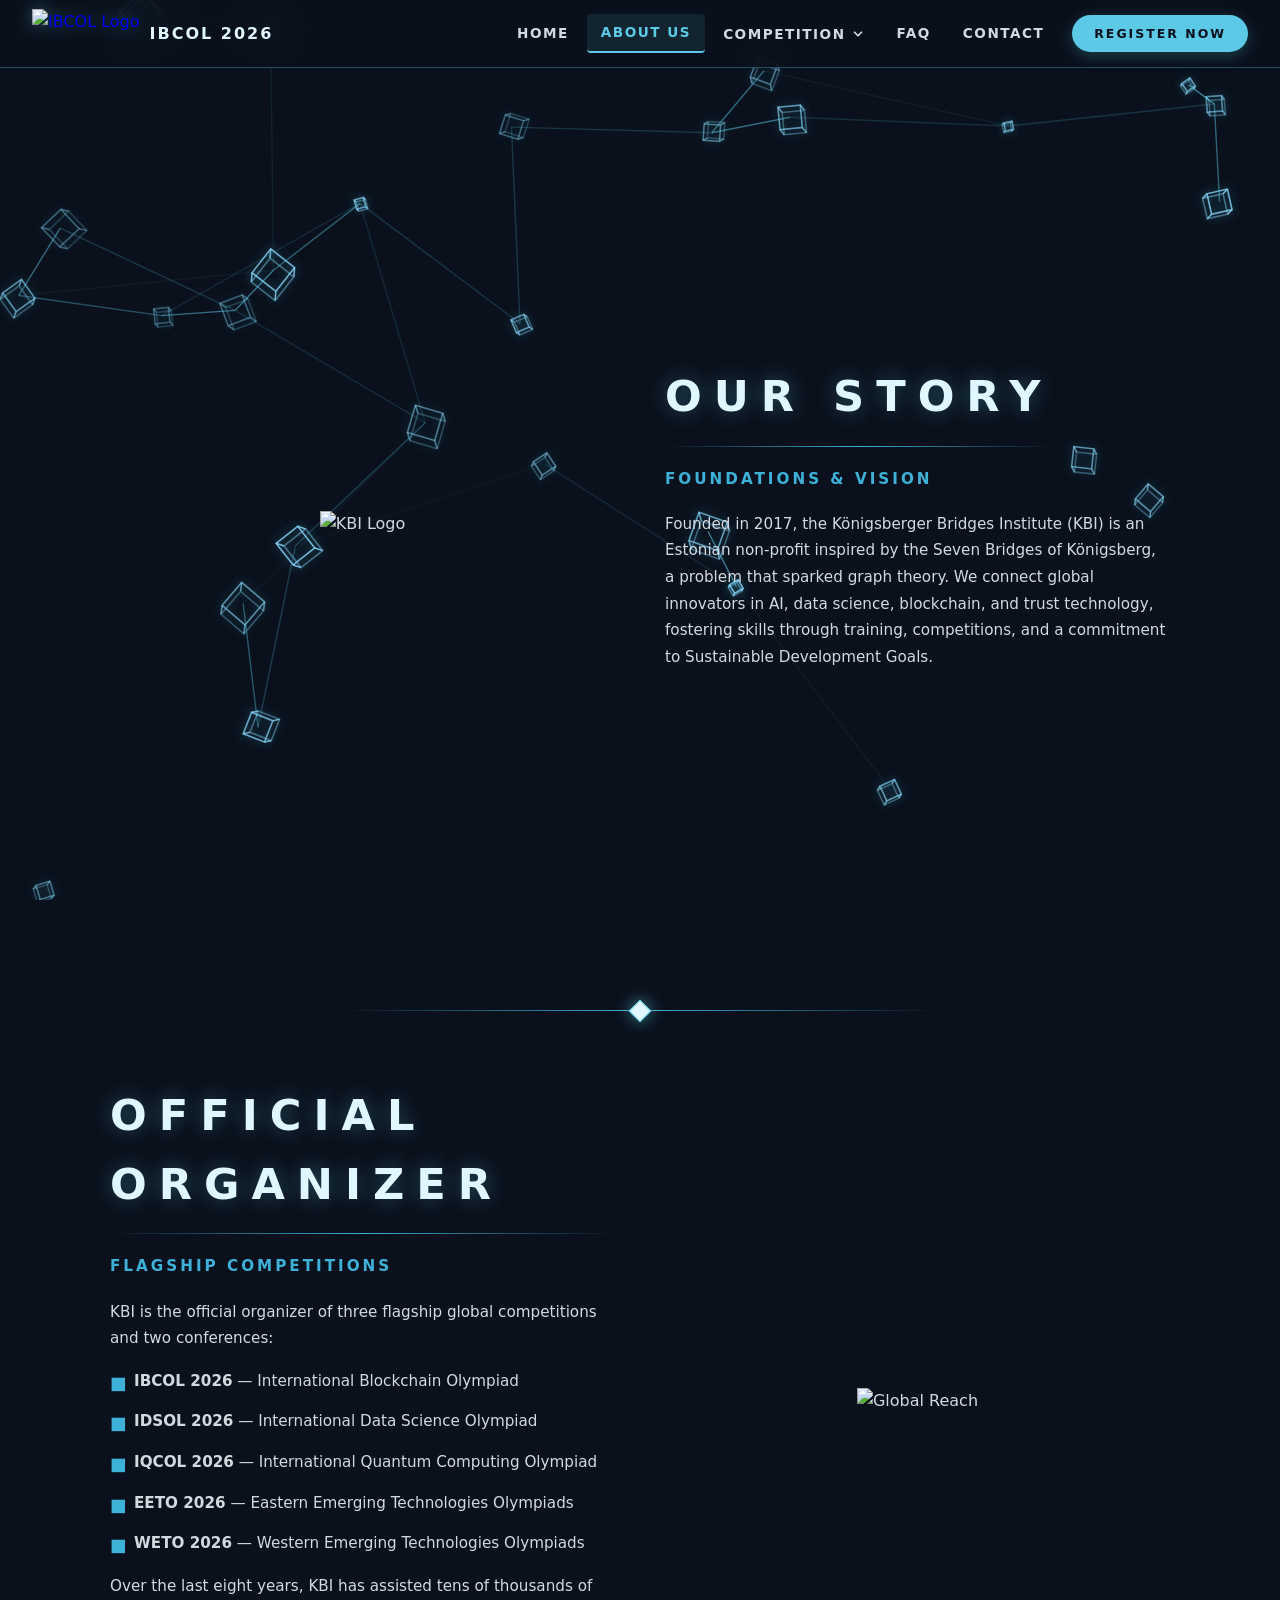
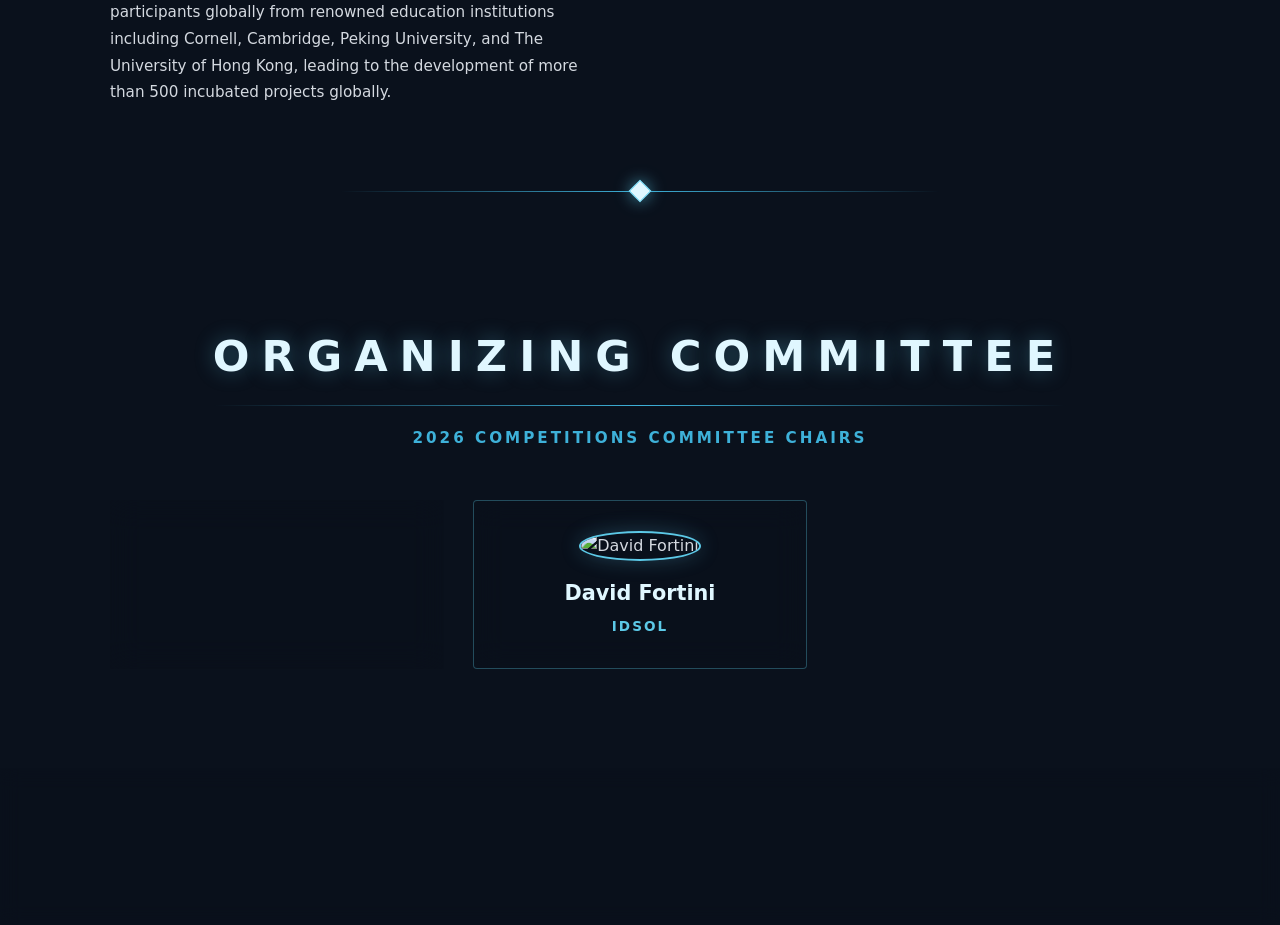
==== about.html @ 70c15981 "Update about.html" ====
<!DOCTYPE html>
<html lang="en">
<head>
    <meta charset="UTF-8">
    <meta name="viewport" content="width=device-width, initial-scale=1.0">
    <title>About Us | IBCOL 2026</title>
    <script src="https://unpkg.com/lucide@0.469.0/dist/umd/lucide.min.js"></script>
    <link rel="stylesheet" href="css/shared.css">
    <style>
        h2 {
            font-size: clamp(2.2rem, 7vw, 2.7rem);
            text-transform: uppercase;
            letter-spacing: clamp(6px, 2vw, 12px);
            color: var(--icy-highlight);
            margin: 0 0 20px;
            font-weight: 900;
            text-shadow: 0 0 20px rgba(92,201,231,0.35);
            background: linear-gradient(90deg, transparent, var(--teal-mid), transparent);
            background-size: 100% 1px;
            background-repeat: no-repeat;
            background-position: bottom;
            padding-bottom: 15px;
            display: inline-block;
        }
        .section-subheading {
            font-size: 0.95rem;
            color: var(--teal-mid);
            text-transform: uppercase;
            letter-spacing: 3px;
            margin: 0 0 20px;
            font-weight: 700;
        }
        .flex-half .section-subheading { text-align: left; }
        section[style*="text-align:center"] .section-subheading { text-align: center; }
        .sub-text { font-size: 0.95rem; color: var(--slate-grey); line-height: 1.75; }
        .flex-grid { display: flex; gap: 50px; align-items: center; flex-wrap: wrap; margin-bottom: 70px; }
        .container > section.flex-grid:first-of-type {
            min-height: calc(100vh - var(--nav-height));
            min-height: calc(100dvh - var(--nav-height));
            align-items: center;
            margin-bottom: 70px;
        }
        .flex-half { flex: 1; min-width: 320px; }
        .side-logo { width: 100%; max-width: 480px; height: auto; }
        .org-list { list-style: none; padding: 0; }
        .org-list li { margin-bottom: 14px; position: relative; padding-left: 24px; color: var(--slate-grey); }
        .org-list li::before { content: "■"; position: absolute; left: 0; color: var(--teal-mid); font-size: 1.1rem; }
        .committee-grid {
            display: grid;
            grid-template-columns: repeat(auto-fit, minmax(260px, 1fr));
            gap: 30px;
            margin-top: 50px;
        }
        .member-card {
            background: var(--glass-frost); border: 1px solid var(--border-teal);
            padding: 30px 20px; text-align: center; border-radius: 4px;
            backdrop-filter: blur(15px); opacity: 0; transform: scale(0.92);
            transition: all 0.5s ease-out;
        }
        .member-card.revealed { opacity: 1; transform: scale(1); }
        .member-card img {
            width: 120px; height: 120px; border-radius: 50%;
            border: 2px solid var(--primary-teal); margin-bottom: 16px;
            object-fit: cover; box-shadow: 0 0 20px rgba(92,201,231,0.25);
        }
        .member-name { color: var(--icy-highlight); font-size: 1.3rem; font-weight: 800; margin-bottom: 6px; }
        .member-role { color: var(--primary-teal); text-transform: uppercase; font-size: 0.85rem; letter-spacing: 2px; font-weight: 700; }
        @media (max-width: 850px) {
            .flex-grid { flex-direction: column; text-align: center; gap: 40px; }
            .side-logo { max-width: 320px; }
            .committee-grid { grid-template-columns: 1fr; }
            h2 { font-size: 2.1rem; letter-spacing: 8px; }
        }
        footer {
            width: 100%;
            margin-top: auto;
            padding: 0px 20px;
            box-sizing: border-box;
            
            background: var(--glass-frost); 
            backdrop-filter: blur(10px);
            -webkit-backdrop-filter: blur(10px);
            
        }
        .footer-inner {
            max-width: 1200px;
            margin: 0 auto;
            width: 100%;
        }
    </style>
</head>
<body>
<canvas id="bg-canvas"></canvas>
<div class="page-content">
<div class="container">

    <section class="flex-grid reveal">
        <div class="flex-half" style="text-align:center;">
            <img src="https://cdn.kb.institute/KBI-logo-light.png" class="side-logo" alt="KBI Logo" style="max-width: 400px;">
        </div>
        <div class="flex-half">
            <h2>Our Story</h2>
            <p class="section-subheading">Foundations &amp; Vision</p>
            <p class="sub-text">
                Founded in 2017, the Königsberger Bridges Institute (KBI) is an Estonian non-profit inspired by the Seven Bridges of Königsberg, a problem that sparked graph theory. We connect global innovators in AI, data science, blockchain, and trust technology, fostering skills through training, competitions, and a commitment to Sustainable Development Goals.
            </p>
        </div>
    </section>

    <div class="divider reveal"></div>

    <section class="flex-grid reveal" style="flex-direction:row-reverse;">
        <div class="flex-half" style="text-align:center;">
            <img src="https://cdn.kb.institute/eto-2026/general/others/country-wall.jpg" class="side-logo" alt="Global Reach">
        </div>
        <div class="flex-half">
            <h2>Official Organizer</h2>
            <p class="section-subheading">Flagship Competitions</p>
            <p class="sub-text">KBI is the official organizer of three flagship global competitions and two conferences:</p>
            <ul class="org-list">                
                <li class="sub-text"><strong>IBCOL 2026</strong> — International Blockchain Olympiad</li>
                <li class="sub-text"><strong>IDSOL 2026</strong> — International Data Science Olympiad</li>
                <li class="sub-text"><strong>IQCOL 2026</strong> — International Quantum Computing Olympiad</li>
                <li class="sub-text"><strong>EETO 2026</strong> — Eastern Emerging Technologies Olympiads</li>
                <li class="sub-text"><strong>WETO 2026</strong> — Western Emerging Technologies Olympiads</li>
            </ul>
            <p class="sub-text">
                Over the last eight years, KBI has assisted tens of thousands of participants globally from renowned education institutions including Cornell, Cambridge, Peking University, and The University of Hong Kong, leading to the development of more than 500 incubated projects globally.
            </p>
        </div>
    </section>

    <div class="divider reveal"></div>

    <section style="text-align:center; padding-top:60px;" class="reveal">
        <h2>Organizing Committee</h2>
        <p class="section-subheading">2026 Competitions Committee Chairs</p>
        <div class="committee-grid">
            <div class="member-card">
                <img src="https://cdn.kb.institute/eto-2026/general/personnel/kbi-profile-marina-danylyuk.jpg" alt="Maryna Danylyuk">
                <div class="member-name">Maryna Danylyuk</div>
                <div class="member-role">IBCOL</div>
            </div>
            <div class="member-card">
                <img src="https://cdn.kb.institute/eto-2026/general/personnel/kbi-profile-david-fortini.jpg" alt="David Fortini">
                <div class="member-name">David Fortini</div>
                <div class="member-role">IDSOL</div>
            </div>
            <div class="member-card">
                <img src="https://cdn.kb.institute/eto-2026/general/personnel/kbi-profile-andreea-moga.jpg" alt="Andreea Moga">
                <div class="member-name">Andreea Moga</div>
                <div class="member-role">IQCOL</div>
            </div>
        </div>
    </section>

</div>
</div>

<script>
const revealObserver = new IntersectionObserver((entries) => {
    entries.forEach(entry => {
        if (entry.isIntersecting) {
            entry.target.classList.add('revealed');
            if (entry.target.querySelector('.committee-grid')) {
                entry.target.querySelectorAll('.member-card').forEach((card, i) => {
                    setTimeout(() => card.classList.add('revealed'), i * 200 + 100);
                });
            }
        }
    });
}, { threshold: 0.15 });
document.querySelectorAll('.reveal').forEach(el => revealObserver.observe(el));
</script>

<footer>
    <div class="footer-divider"></div>
    <div class="footer-inner">
        <div class="footer-cols">
            <div class="footer-col">
                <h4>IBCOL: International Blockchain Olympiad</h4>
                <div class="footer-icons">
                    <a href="https://2026.ibcol.org/ibcol" target="_blank" rel="noopener"><i data-lucide="globe"></i></a>
                    <a href="https://ee.linkedin.com/company/ibcol-org" target="_blank" rel="noopener"><i data-lucide="linkedin"></i></a>
                    <a href="https://www.instagram.com/ibcol_org/" target="_blank" rel="noopener"><i data-lucide="instagram"></i></a>
                </div>
            </div>
            <div class="footer-col">
                <h4>KBI: Königsberger Bridges Institute</h4>
                <div class="footer-icons">
                    <a href="https://www.kb.institute/" target="_blank" rel="noopener"><i data-lucide="globe"></i></a>
                    <a href="https://www.linkedin.com/company/kbi-eu/" target="_blank" rel="noopener"><i data-lucide="linkedin"></i></a>
                    <a href="https://www.instagram.com/kbi.eu/" target="_blank" rel="noopener"><i data-lucide="instagram"></i></a>
                </div>
            </div>
        </div>
        <p class="footer-copy">© 2017-2026 International Blockchain Olympiad (IBCOL Foundation). All Rights Reserved.</p>
    </div>
</footer>
<script src="js/bg-canvas.js"></script>
<script src="js/nav.js"></script>
<script src="js/registration-fee.js"></script>
<script>lucide.createIcons();</script>
</body>
</html>
---- css/shared.css ----
/* ── IBCOL 2026 — Shared Styles ── */
:root {
    --bg-deep: #0a111c;
    --primary-teal: #5cc9e7;
    --teal-dark: #2a8ab7;
    --teal-mid: #3eb1d9;
    --slate-grey: #D4D9E0;
    --icy-highlight: #e0f7ff;
    --glass-frost: rgba(10, 17, 28, 0.82);
    --border-teal: rgba(92, 201, 231, 0.32);
    --font-main: 'Segoe UI', system-ui, sans-serif;
    --font-mono: "Roboto Mono", ui-monospace, monospace;
    --nav-height: 68px;
}

* { box-sizing: border-box; }

body {
    margin: 0;
    background-color: var(--bg-deep);
    font-family: var(--font-main);
    color: var(--slate-grey);
    line-height: 1.6;
    overflow-x: hidden;
    min-height: 100vh;
}

/* ── BACKGROUND CANVAS ── */
#bg-canvas {
    position: fixed;
    inset: 0;
    z-index: -1;
    pointer-events: none;
    opacity: 0;
    transition: opacity 3s ease-in-out;
}
#bg-canvas.active { opacity: 1; }

/* ── NAVIGATION ── */
nav#main-nav {
    position: fixed;
    top: 0;
    left: 0;
    right: 0;
    z-index: 1000;
    height: var(--nav-height);
    background: rgba(10, 17, 28, 0.85);
    backdrop-filter: blur(18px);
    -webkit-backdrop-filter: blur(18px);
    border-bottom: 1px solid var(--border-teal);
    display: flex;
    align-items: center;
    padding: 0 32px;
    gap: 0;
}

.nav-logo {
    display: flex;
    align-items: center;
    gap: 10px;
    text-decoration: none;
    flex-shrink: 0;
    margin-right: 30px;
}
.nav-logo img {
    height: 50px;
    width: auto;
    filter: drop-shadow(0 0 8px rgba(92, 201, 231, 0.4));
}
.nav-logo-text {
    font-size: 1.0rem;
    font-weight: 800;
    letter-spacing: 2px;
    text-transform: uppercase;
    color: var(--icy-highlight);
    white-space: nowrap;
}

.nav-links {
    display: flex;
    align-items: center;
    justify-content: flex-end;
    gap: 4px;
    list-style: none;
    margin: 0;
    padding: 0;
    margin-left: auto;
    flex: 0 1 auto;
}

.nav-links > li {
    position: relative;
}

.nav-links > li > a,
.nav-links > li > .nav-parent {
    display: flex;
    align-items: center;
    gap: 5px;
    padding: 8px 14px;
    text-decoration: none;
    color: var(--slate-grey);
    font-size: 0.85rem;
    font-weight: 700;
    text-transform: uppercase;
    letter-spacing: 1.5px;
    border-radius: 4px;
    transition: all 0.25s ease;
    cursor: pointer;
    white-space: nowrap;
    background: none;
    border: none;
    font-family: var(--font-main);
}

.nav-links > li > a:hover,
.nav-links > li > .nav-parent:hover,
.nav-links > li > a.active,
.nav-links > li.active > .nav-parent {
    color: var(--icy-highlight);
    background: rgba(92, 201, 231, 0.1);
}

.nav-links > li > a.active {
    color: var(--primary-teal);
    border-bottom: 2px solid var(--primary-teal);
}

/* Dropdown chevron */
.nav-chevron {
    width: 14px;
    height: 14px;
    transition: transform 0.25s ease;
    flex-shrink: 0;
}

.nav-links > li.open > .nav-parent .nav-chevron {
    transform: rotate(180deg);
}

/* Dropdown menu */
.nav-dropdown {
    display: none;
    position: absolute;
    top: calc(100% + 6px);
    left: 0;
    min-width: 200px;
    background: rgba(10, 17, 28, 0.97);
    border: 1px solid var(--border-teal);
    border-radius: 6px;
    padding: 8px 0;
    box-shadow: 0 12px 40px rgba(0,0,0,0.5);
    backdrop-filter: blur(20px);
    list-style: none;
    margin: 0;
    z-index: 100;
}

.nav-links > li.open > .nav-dropdown {
    display: block;
}

.nav-dropdown li a {
    display: block;
    padding: 10px 18px;
    font-size: 0.8rem;
    font-weight: 600;
    color: var(--slate-grey);
    text-decoration: none;
    text-transform: uppercase;
    letter-spacing: 1.2px;
    transition: all 0.2s ease;
}

.nav-dropdown li a:hover,
.nav-dropdown li a.active {
    color: var(--icy-highlight);
    background: rgba(92, 201, 231, 0.1);
    padding-left: 24px;
}

/* Register CTA in nav */
.nav-register {
    margin-left: 14px;
}

.nav-register a {
    display: inline-flex;
    align-items: center;
    padding: 9px 22px;
    background: var(--primary-teal);
    color: var(--bg-deep) !important;
    border-radius: 50px;
    font-size: 0.78rem;
    font-weight: 800;
    text-transform: uppercase;
    letter-spacing: 2px;
    text-decoration: none;
    transition: all 0.3s ease;
    white-space: nowrap;
    box-shadow: 0 4px 15px rgba(92, 201, 231, 0.25);
}

.nav-register a:hover {
    background: var(--icy-highlight);
    box-shadow: 0 6px 20px rgba(92, 201, 231, 0.4);
    transform: translateY(-2px);
}

/* Hamburger */
.nav-hamburger {
    display: none;
    flex-direction: column;
    gap: 5px;
    cursor: pointer;
    padding: 6px;
    margin-left: auto;
    background: none;
    border: none;
}
.nav-hamburger span {
    display: block;
    width: 24px;
    height: 2px;
    background: var(--icy-highlight);
    border-radius: 2px;
    transition: all 0.3s ease;
}
.nav-hamburger.open span:nth-child(1) { transform: translateY(7px) rotate(45deg); }
.nav-hamburger.open span:nth-child(2) { opacity: 0; }
.nav-hamburger.open span:nth-child(3) { transform: translateY(-7px) rotate(-45deg); }

/* Mobile nav drawer */
.nav-mobile-drawer {
    display: none;
    position: fixed;
    top: var(--nav-height);
    left: 0;
    right: 0;
    background: rgba(10, 17, 28, 0.98);
    border-bottom: 1px solid var(--border-teal);
    z-index: 999;
    padding: 16px 20px 24px;
    backdrop-filter: blur(20px);
    max-height: calc(100vh - var(--nav-height));
    overflow-y: auto;
}

.nav-mobile-drawer.open { display: block; }

.nav-mobile-drawer ul {
    list-style: none;
    margin: 0;
    padding: 0;
}

.nav-mobile-drawer > ul > li {
    border-bottom: 1px solid rgba(92, 201, 231, 0.12);
}

.nav-mobile-drawer > ul > li > a,
.nav-mobile-drawer > ul > li > .nav-mobile-parent {
    display: flex;
    align-items: center;
    justify-content: space-between;
    padding: 14px 4px;
    color: var(--icy-highlight);
    font-size: 0.9rem;
    font-weight: 700;
    text-transform: uppercase;
    letter-spacing: 2px;
    text-decoration: none;
    cursor: pointer;
    background: none;
    border: none;
    width: 100%;
    text-align: left;
    font-family: var(--font-main);
}

.nav-mobile-sub {
    display: none;
    padding-bottom: 10px;
}

.nav-mobile-sub.open { display: block; }

.nav-mobile-sub a {
    display: block;
    padding: 10px 16px;
    color: var(--slate-grey);
    font-size: 0.82rem;
    text-decoration: none;
    text-transform: uppercase;
    letter-spacing: 1.5px;
    transition: all 0.2s ease;
}

.nav-mobile-sub a:hover { color: var(--primary-teal); }

.nav-mobile-register {
    margin-top: 18px;
}

.nav-mobile-register a {
    display: block;
    text-align: center;
    padding: 14px;
    background: var(--primary-teal);
    color: var(--bg-deep);
    font-weight: 800;
    text-transform: uppercase;
    letter-spacing: 2px;
    border-radius: 50px;
    text-decoration: none;
    font-size: 0.85rem;
}

/* Page body offset for fixed nav */
.page-content {
    padding-top: var(--nav-height);
}

/* ── REVEAL ANIMATION ── */
.reveal {
    opacity: 1;
    transform: translateY(30px);
    transition: transform 0.8s cubic-bezier(0.2, 1, 0.3, 1);
}
.reveal.revealed {
    opacity: 1;
    transform: translateY(0);
}

/* ── DIVIDER ── */
.divider {
    height: 1px;
    width: 100%;
    max-width: 600px;
    margin: 70px auto;
    background: linear-gradient(90deg, transparent, var(--teal-mid), transparent);
    position: relative;
}
.divider::after {
    content: '';
    position: absolute;
    top: 50%; left: 50%;
    transform: translate(-50%, -50%) rotate(45deg);
    width: 14px; height: 14px;
    background: var(--icy-highlight);
    border: 1px solid var(--primary-teal);
    box-shadow: 0 0 16px rgba(92, 201, 231, 0.7);
}

/* ── SECTION HEADER ── */
.section-header {
    text-align: center;
    margin: 80px 0 50px;
}
.section-header h1,
.section-header h2 {
    font-size: clamp(1.8rem, 7vw, 2.7rem);
    text-transform: uppercase;
    letter-spacing: clamp(6px, 2vw, 12px);
    color: var(--icy-highlight);
    margin: 0;
    font-weight: 900;
    text-shadow: 0 0 20px rgba(92, 201, 231, 0.35);
    display: inline-block;
    background: linear-gradient(90deg, transparent, var(--teal-mid), transparent);
    background-size: 100% 1px;
    background-repeat: no-repeat;
    background-position: bottom;
    padding-bottom: 15px;
}
.section-header p {
    font-size: 0.95rem;
    color: var(--teal-mid);
    text-transform: uppercase;
    letter-spacing: 3px;
    margin-top: 20px;
    font-weight: 700;
}

/* ── BUTTONS ── */
.btn {
    display: inline-block;
    padding: 16px 36px;
    border-radius: 50px;
    text-decoration: none;
    text-transform: uppercase;
    letter-spacing: 3px;
    font-weight: 800;
    font-size: 0.88rem;
    transition: all 0.3s ease;
    text-align: center;
}
.btn-primary {
    background: var(--icy-highlight);
    color: var(--bg-deep);
    border: 1px solid var(--icy-highlight);
    box-shadow: 0 10px 30px rgba(220, 242, 255, 0.2);
}
.btn-primary:hover {
    transform: translateY(-3px);
    box-shadow: 0 15px 40px rgba(220, 242, 255, 0.4);
    background: white;
}
.btn-outline {
    background: transparent;
    color: var(--icy-highlight);
    border: 1px solid var(--icy-highlight);
}
.btn-outline:hover {
    transform: translateY(-3px);
    box-shadow: 0 5px 20px rgba(220, 242, 255, 0.2);
}

/* ── FAQ ACCORDION ── */
.faq-list {
    display: flex;
    flex-direction: column;
    gap: 12px;
}
.faq-item {
    background: var(--glass-frost);
    border: 1px solid var(--border-teal);
    border-radius: 8px;
    overflow: hidden;
    backdrop-filter: blur(12px);
    -webkit-backdrop-filter: blur(12px);
    transition: border-color 0.3s ease, box-shadow 0.3s ease;
}
.faq-item:hover { border-color: rgba(92, 201, 231, 0.5); }
.faq-item.active {
    border-color: var(--primary-teal);
    box-shadow: 0 8px 30px rgba(0, 0, 0, 0.35);
}
.faq-trigger {
    width: 100%;
    display: flex;
    align-items: center;
    justify-content: space-between;
    gap: 16px;
    padding: 22px 24px;
    background: transparent;
    border: none;
    color: var(--icy-highlight);
    font-family: var(--font-main);
    font-size: 1rem;
    font-weight: 700;
    text-align: left;
    cursor: pointer;
    line-height: 1.4;
}
.faq-trigger:hover { color: #fff; }
.faq-chevron {
    flex-shrink: 0;
    color: var(--primary-teal);
    transition: transform 0.35s ease;
}
.faq-item.active .faq-chevron { transform: rotate(180deg); }
.faq-answer {
    max-height: 0;
    overflow: hidden;
    padding: 0 24px;
    color: var(--slate-grey);
    font-size: 0.95rem;
    line-height: 1.65;
    transition: max-height 0.45s cubic-bezier(0.2, 1, 0.3, 1), padding 0.45s ease;
}
.faq-item.active .faq-answer {
    max-height: 400px;
    padding: 0 24px 22px;
}
.faq-answer a {
    color: var(--primary-teal);
    text-decoration: underline;
    text-underline-offset: 3px;
}
.faq-answer a:hover { color: var(--icy-highlight); }

/* ── FOOTER ── */
.site-footer {
    position: relative;
    z-index: 100;
    width: 100%;
    margin-top: 60px;
    isolation: isolate;
}

.site-footer__backdrop {
    position: absolute;
    top: 0;
    bottom: 0;
    left: 50%;
    transform: translateX(-50%);
    width: 100vw;
    background-color: var(--bg-deep);
    border-top: 1px solid var(--border-teal);
    z-index: -1;
}

.site-footer .footer-inner {
    position: relative;
    z-index: 1;
}

.footer-divider {
    height: 1px;
    background: linear-gradient(to right, transparent, var(--teal-mid) 20%, var(--teal-mid) 80%, transparent);
    opacity: 0.45;
}
.footer-inner {
    max-width: 1100px;
    margin: 0 auto;
    padding: 30px 20px;
    text-align: center;
}
.footer-cols {
    display: flex;
    flex-wrap: wrap;
    justify-content: center;
    gap: 60px;
    margin-bottom: 35px;
}
.footer-col h4 {
    color: var(--teal-dark);
    font-size: 1rem;
    margin: 0 0 14px;
    letter-spacing: 1.2px;
    text-transform: uppercase;
    font-weight: 700;
    transition: color 0.3s ease;
}
.footer-col h4:hover { color: var(--icy-highlight); }
.footer-icons {
    display: flex;
    justify-content: center;
    gap: 28px;
}
.footer-icons a {
    color: var(--teal-mid);
    transition: all 0.3s ease;
    text-decoration: none;
}
.footer-icons svg {
    width: 24px;
    height: 24px;
}
.footer-icons a:hover svg {
    color: var(--icy-highlight);
    filter: drop-shadow(0 0 10px rgba(92, 201, 231, 0.5));
}
.footer-copy {
    color: var(--teal-dark);
    font-size: 0.8rem;
    margin: 0;
}

/* ── CONTAINER ── */
.container {
    max-width: 1100px;
    margin: 0 auto;
    padding: 40px 20px 100px;
    position: relative;
    z-index: 1;
    box-sizing: border-box;
}

/* ── RESPONSIVE ── */
@media (max-width: 900px) {
    .nav-links, .nav-register { display: none; }
    .nav-hamburger { display: flex; }
}

@media (max-width: 600px) {
    .container { padding: 30px 15px 80px; }
    .section-header { margin: 60px 0 35px; }
}
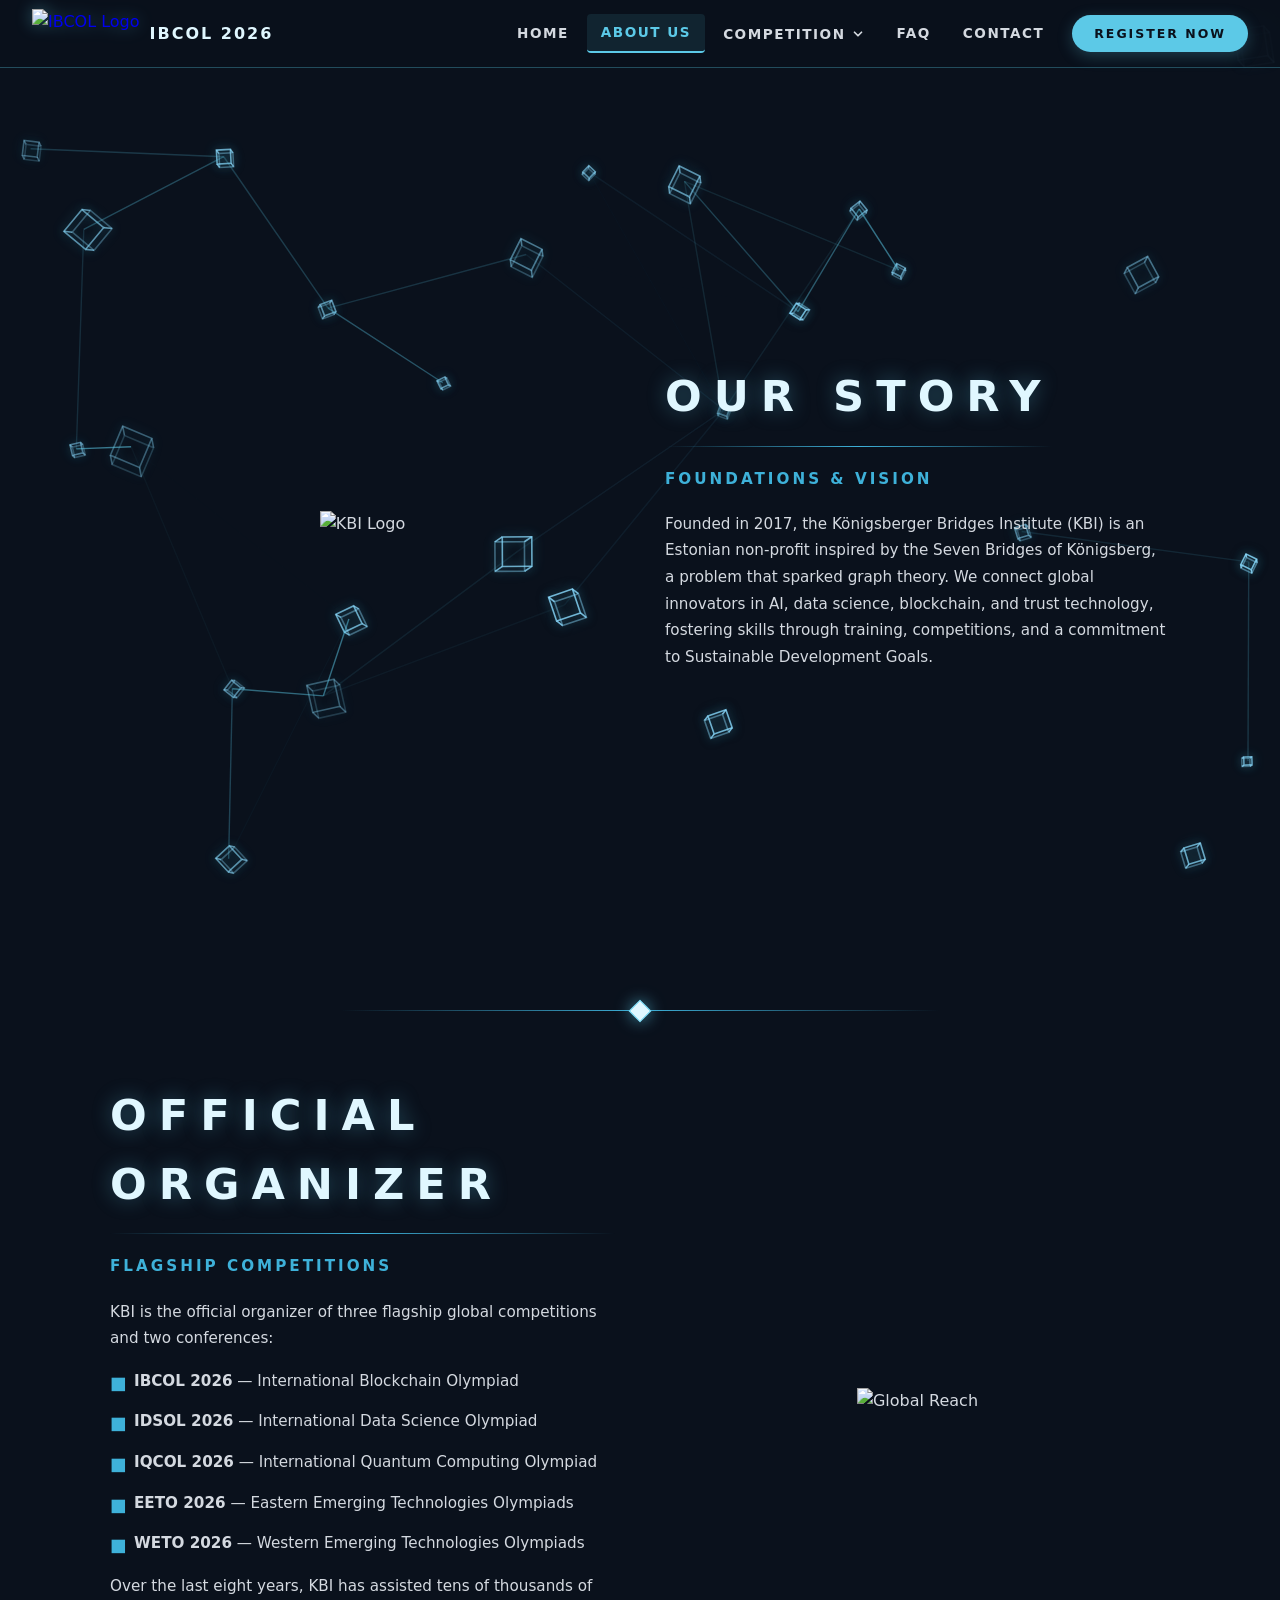
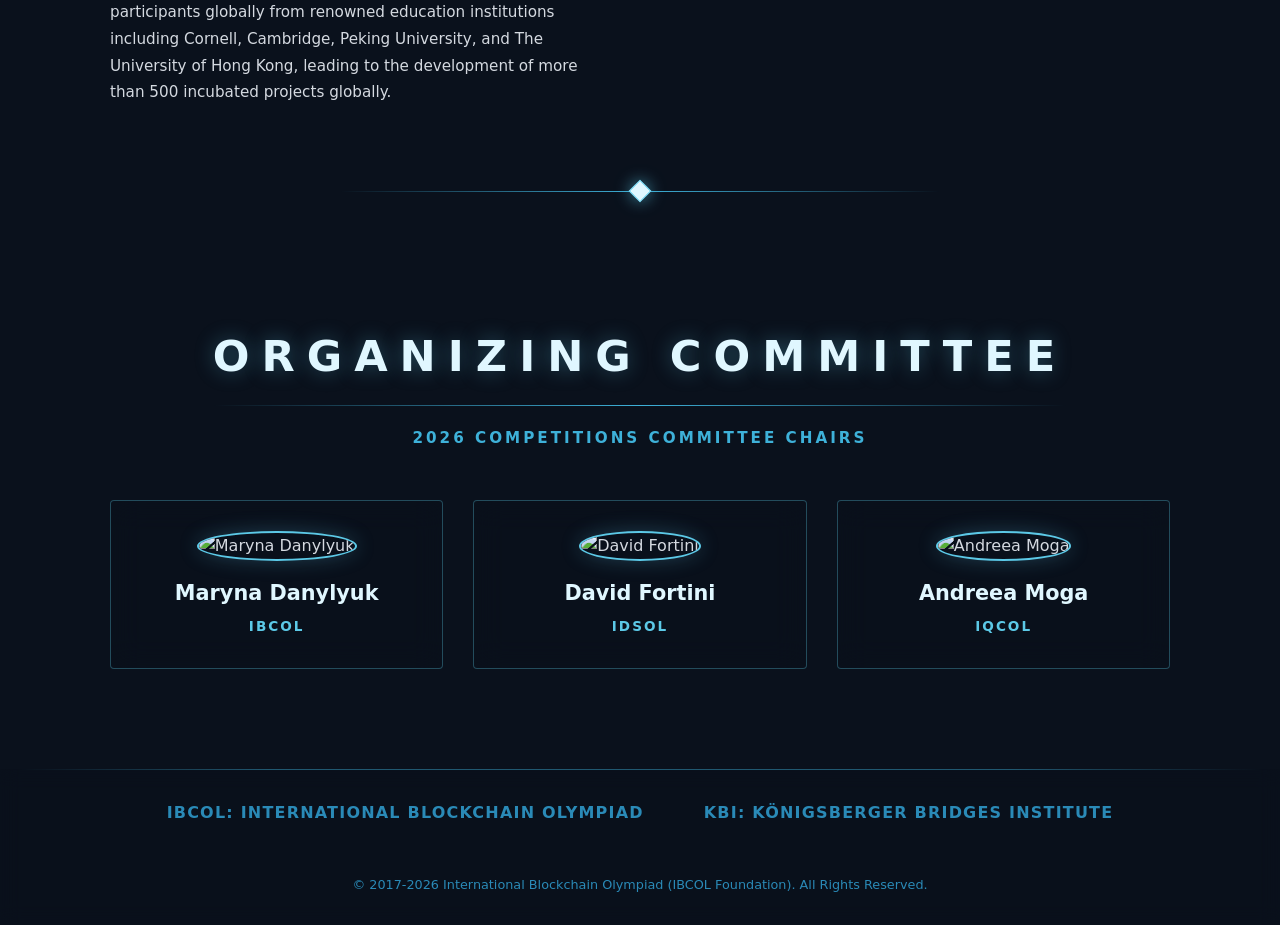
==== commit ce83dc75: "Mobile Resizing Fix" ====
--- a/about.html
+++ b/about.html
@@ -70,6 +70,18 @@
             .side-logo { max-width: 320px; }
             .committee-grid { grid-template-columns: 1fr; }
             h2 { font-size: 2.1rem; letter-spacing: 8px; }
+            .section-subheading { letter-spacing: 2px; }
+            .flex-half { min-width: 0; }
+        }
+        @media (max-width: 480px) {
+            .side-logo { max-width: 240px; }
+            .flex-grid { gap: 28px; margin-bottom: 50px; }
+            h2 { font-size: 1.6rem; letter-spacing: 4px; padding-bottom: 10px; }
+            .section-subheading { font-size: 0.82rem; letter-spacing: 1.5px; }
+            .sub-text { font-size: 0.9rem; line-height: 1.65; }
+            .member-card { padding: 24px 16px; }
+            .member-card img { width: 100px; height: 100px; }
+            .container > section.flex-grid:first-of-type { min-height: 0; }
         }
         footer {
             width: 100%;
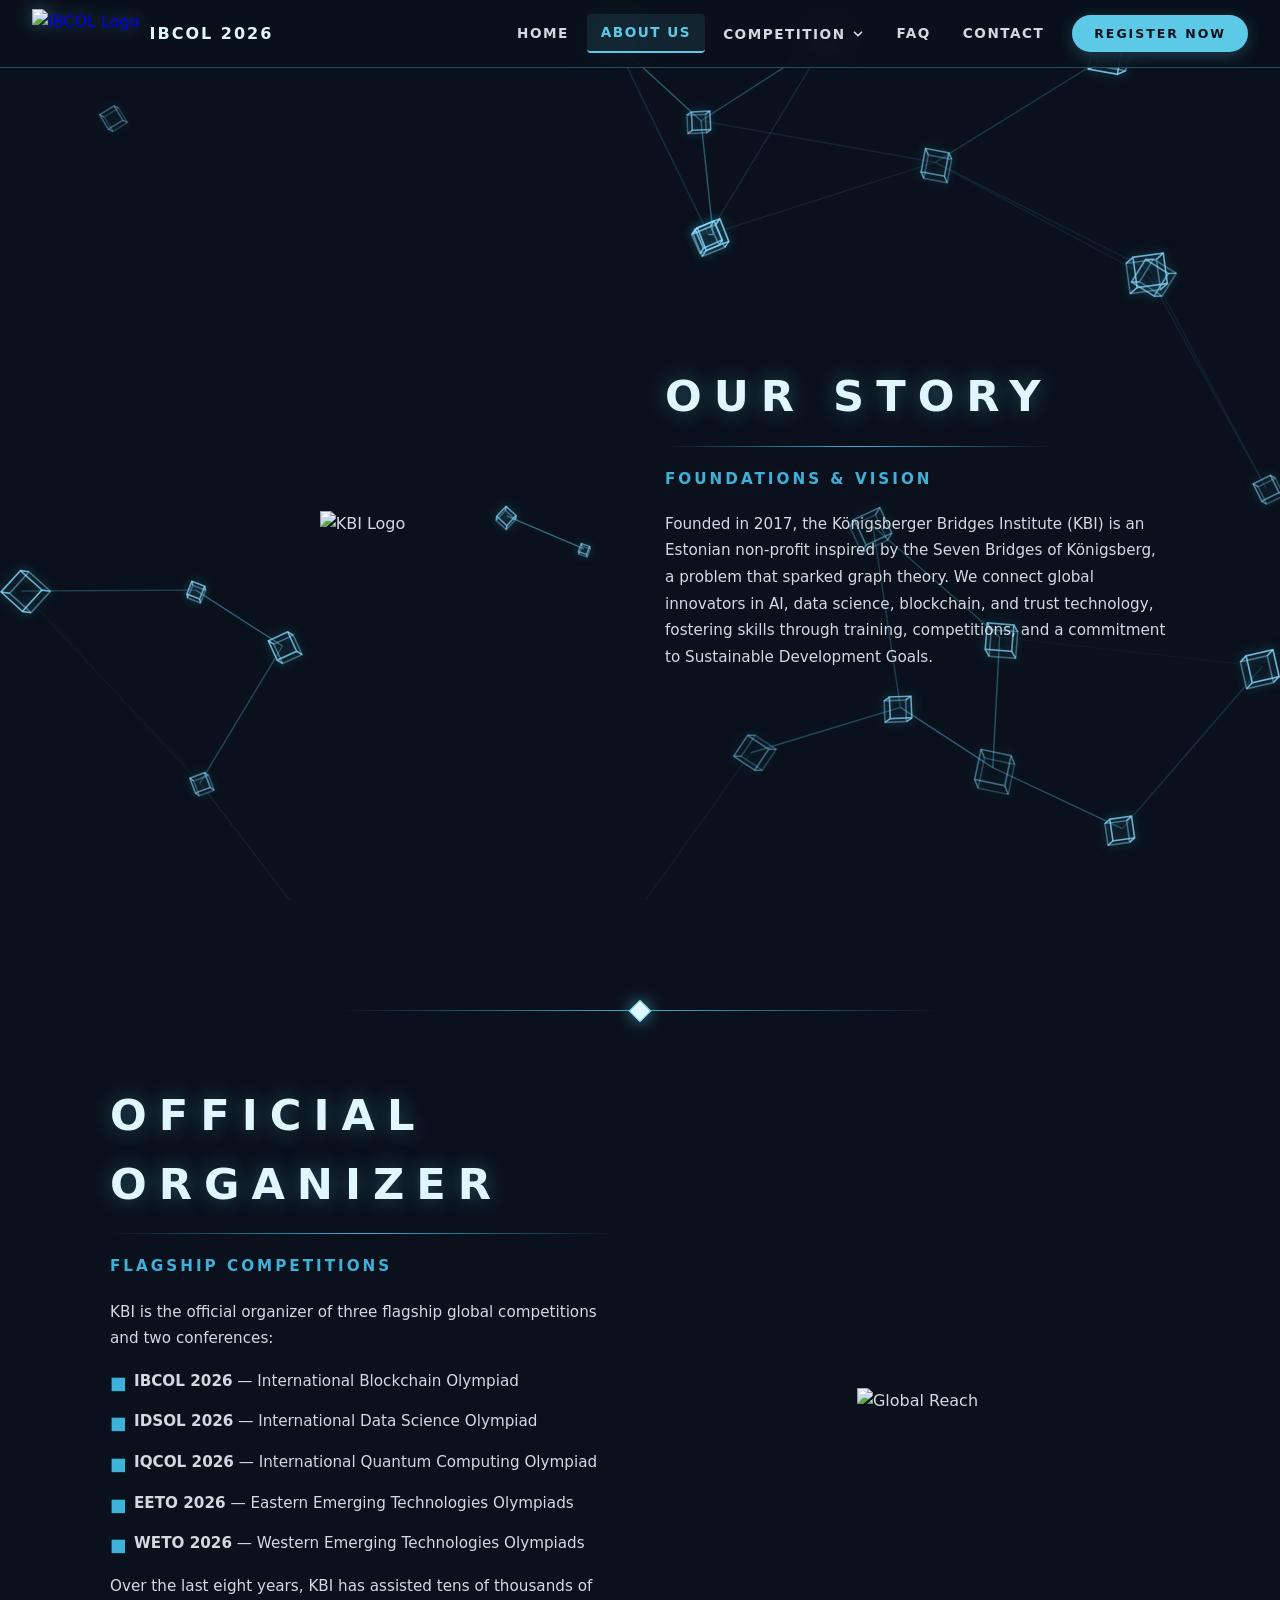
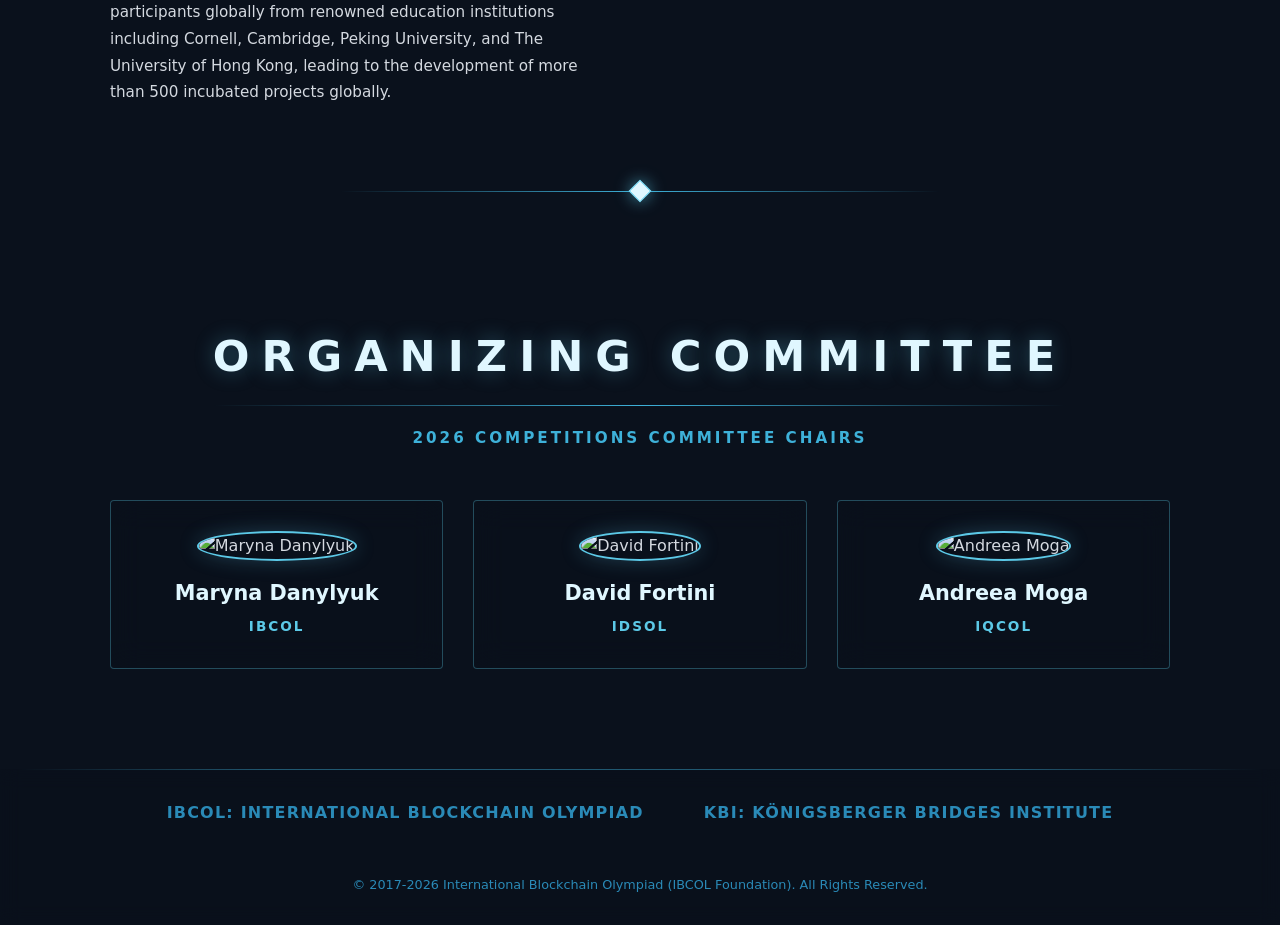
==== commit aef7d2c3: "Mobile Resizing Fix v2" ====
--- a/about.html
+++ b/about.html
@@ -67,6 +67,17 @@
         .member-role { color: var(--primary-teal); text-transform: uppercase; font-size: 0.85rem; letter-spacing: 2px; font-weight: 700; }
         @media (max-width: 850px) {
             .flex-grid { flex-direction: column; text-align: center; gap: 40px; }
+            /* First section specific overrides for mobile layout switching */
+            .container > section.flex-grid:first-of-type {
+                flex-direction: column-reverse;
+            }
+            .container > section.flex-grid:first-of-type .section-subheading {
+                text-align: center;
+            }
+            /* Second section specific overrides for text-first layout */
+            section[style*="flex-direction:row-reverse"] {
+                flex-direction: column !important;
+            }
             .side-logo { max-width: 320px; }
             .committee-grid { grid-template-columns: 1fr; }
             h2 { font-size: 2.1rem; letter-spacing: 8px; }
@@ -88,11 +99,9 @@
             margin-top: auto;
             padding: 0px 20px;
             box-sizing: border-box;
-            
             background: var(--glass-frost); 
             backdrop-filter: blur(10px);
             -webkit-backdrop-filter: blur(10px);
-            
         }
         .footer-inner {
             max-width: 1200px;
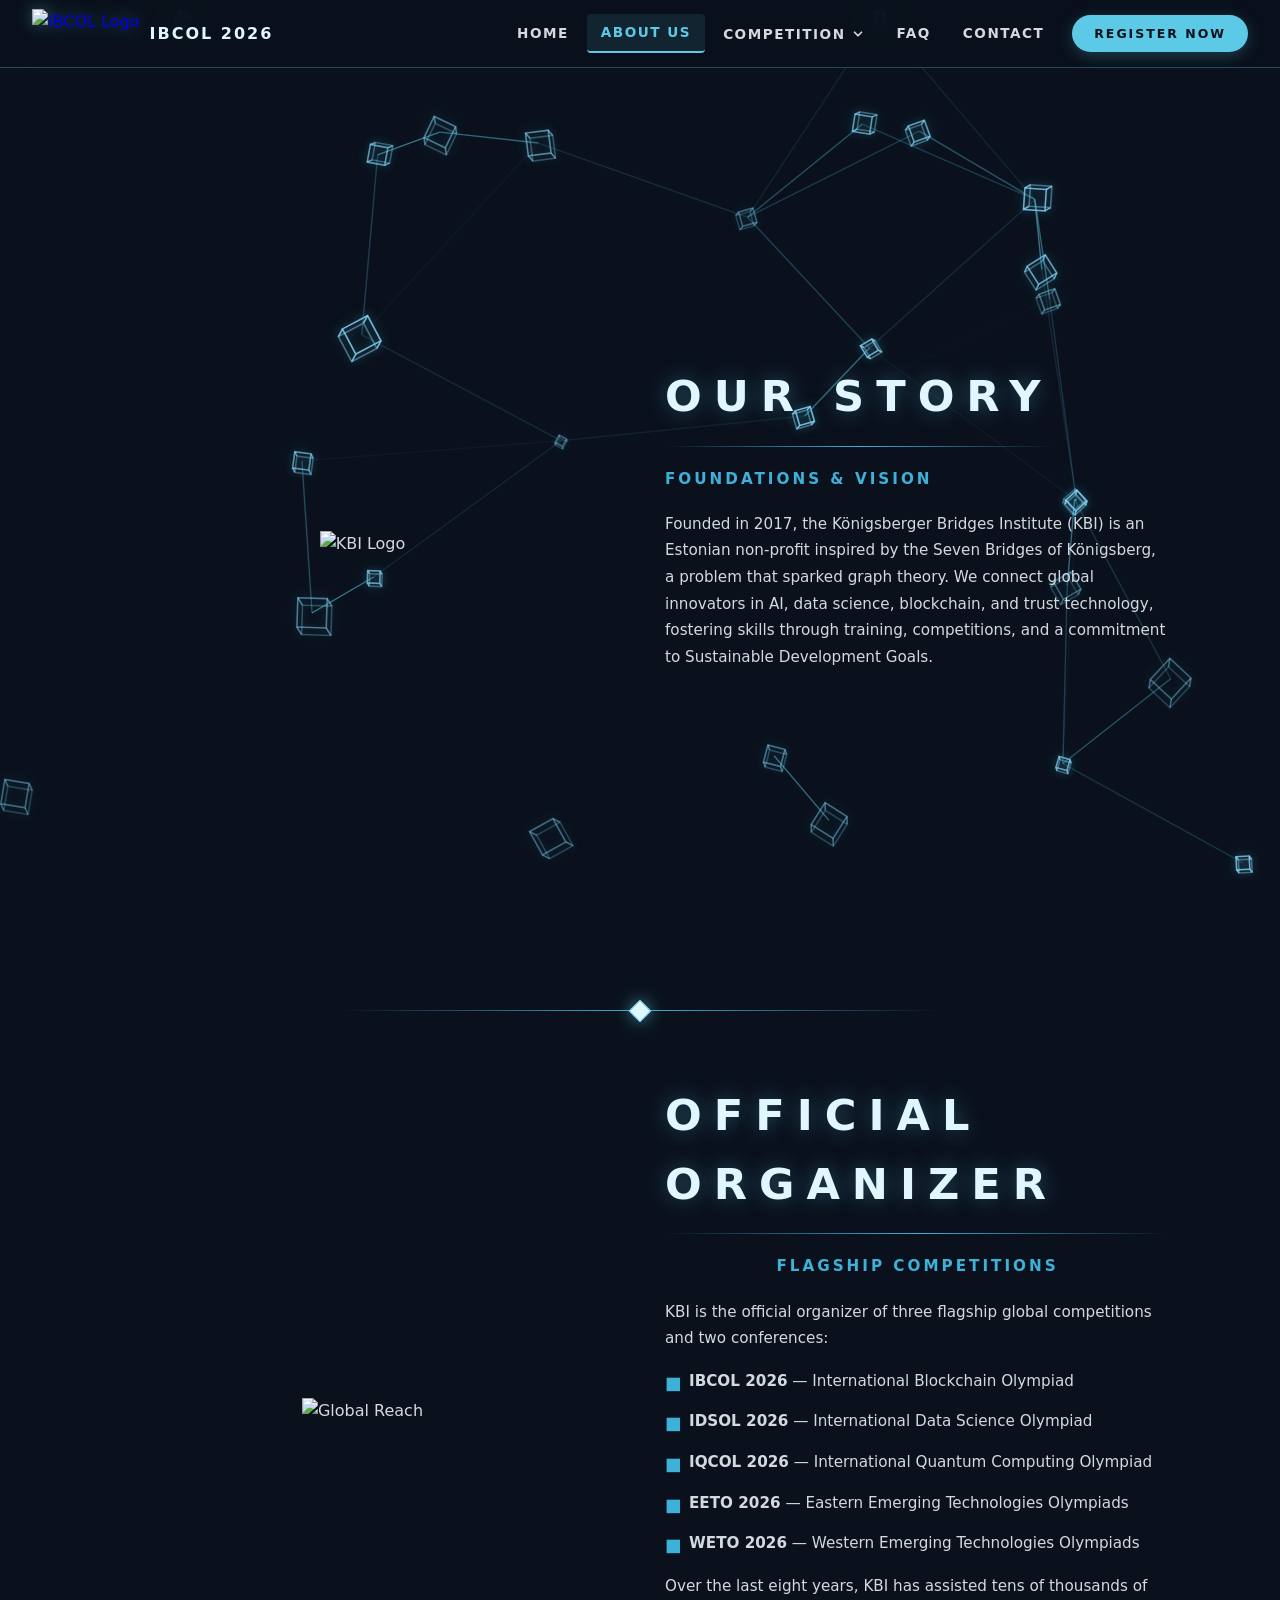
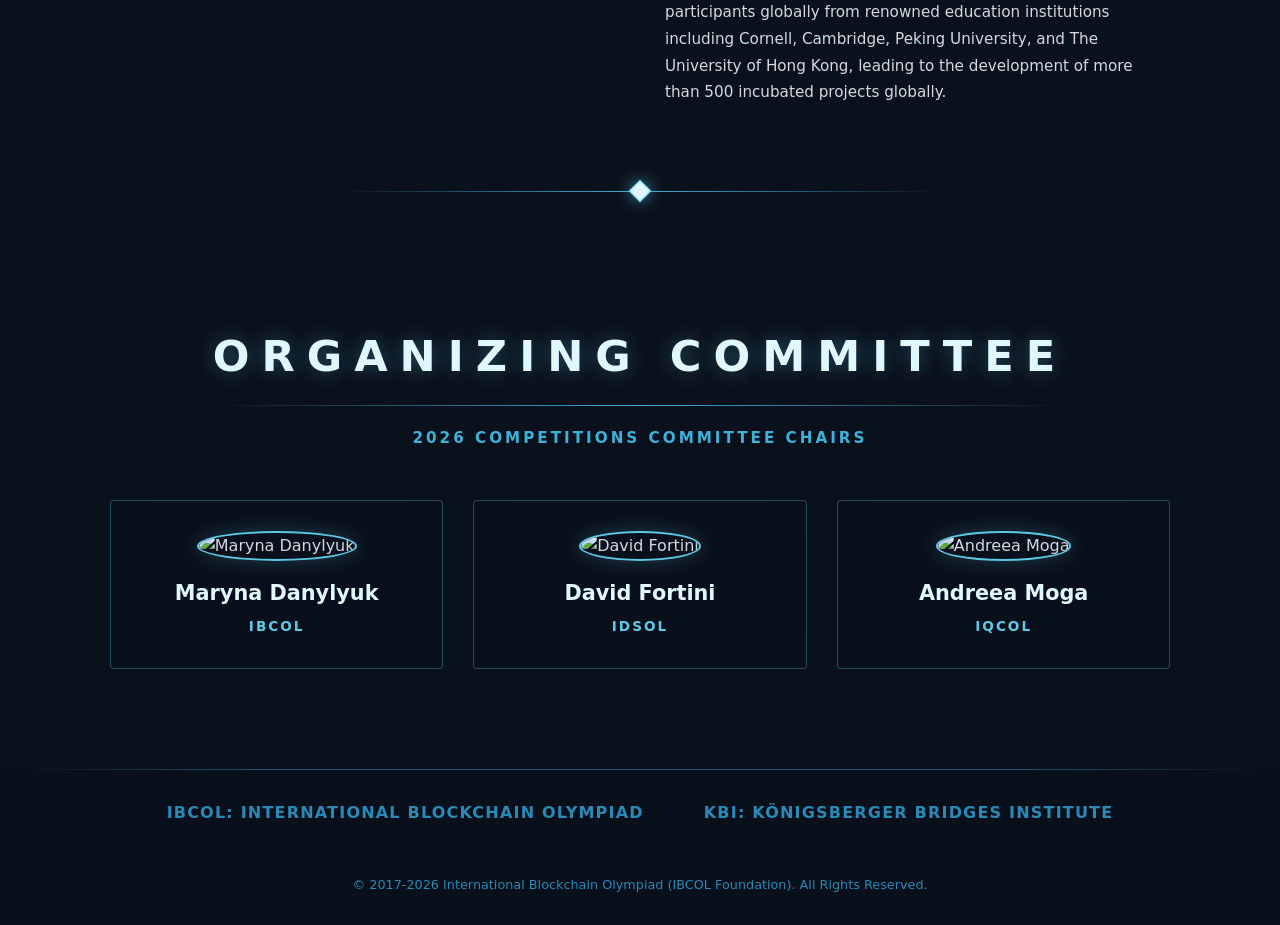
==== commit abcdb519: "Mobile Resizing Fix v3" ====
--- a/about.html
+++ b/about.html
@@ -116,8 +116,8 @@
 <div class="container">
 
     <section class="flex-grid reveal">
-        <div class="flex-half" style="text-align:center;">
-            <img src="https://cdn.kb.institute/KBI-logo-light.png" class="side-logo" alt="KBI Logo" style="max-width: 400px;">
+        <div class="flex-half" style="text-align:center; margin-bottom: -40px;">
+            <img src="https://cdn.kb.institute/KBI-logo-light.png" class="side-logo" alt="KBI Logo" style="max-width: 400px; margin-bottom: -20px;">
         </div>
         <div class="flex-half">
             <h2>Our Story</h2>
@@ -131,12 +131,9 @@
     <div class="divider reveal"></div>
 
     <section class="flex-grid reveal" style="flex-direction:row-reverse;">
-        <div class="flex-half" style="text-align:center;">
-            <img src="https://cdn.kb.institute/eto-2026/general/others/country-wall.jpg" class="side-logo" alt="Global Reach">
-        </div>
         <div class="flex-half">
             <h2>Official Organizer</h2>
-            <p class="section-subheading">Flagship Competitions</p>
+            <p class="section-subheading" style="text-align: center;">Flagship Competitions</p>
             <p class="sub-text">KBI is the official organizer of three flagship global competitions and two conferences:</p>
             <ul class="org-list">                
                 <li class="sub-text"><strong>IBCOL 2026</strong> — International Blockchain Olympiad</li>
@@ -149,6 +146,9 @@
                 Over the last eight years, KBI has assisted tens of thousands of participants globally from renowned education institutions including Cornell, Cambridge, Peking University, and The University of Hong Kong, leading to the development of more than 500 incubated projects globally.
             </p>
         </div>
+        <div class="flex-half" style="text-align:center; margin-top: 20px;">
+            <img src="https://cdn.kb.institute/eto-2026/general/others/country-wall.jpg" class="side-logo" alt="Global Reach">
+        </div>
     </section>
 
     <div class="divider reveal"></div>
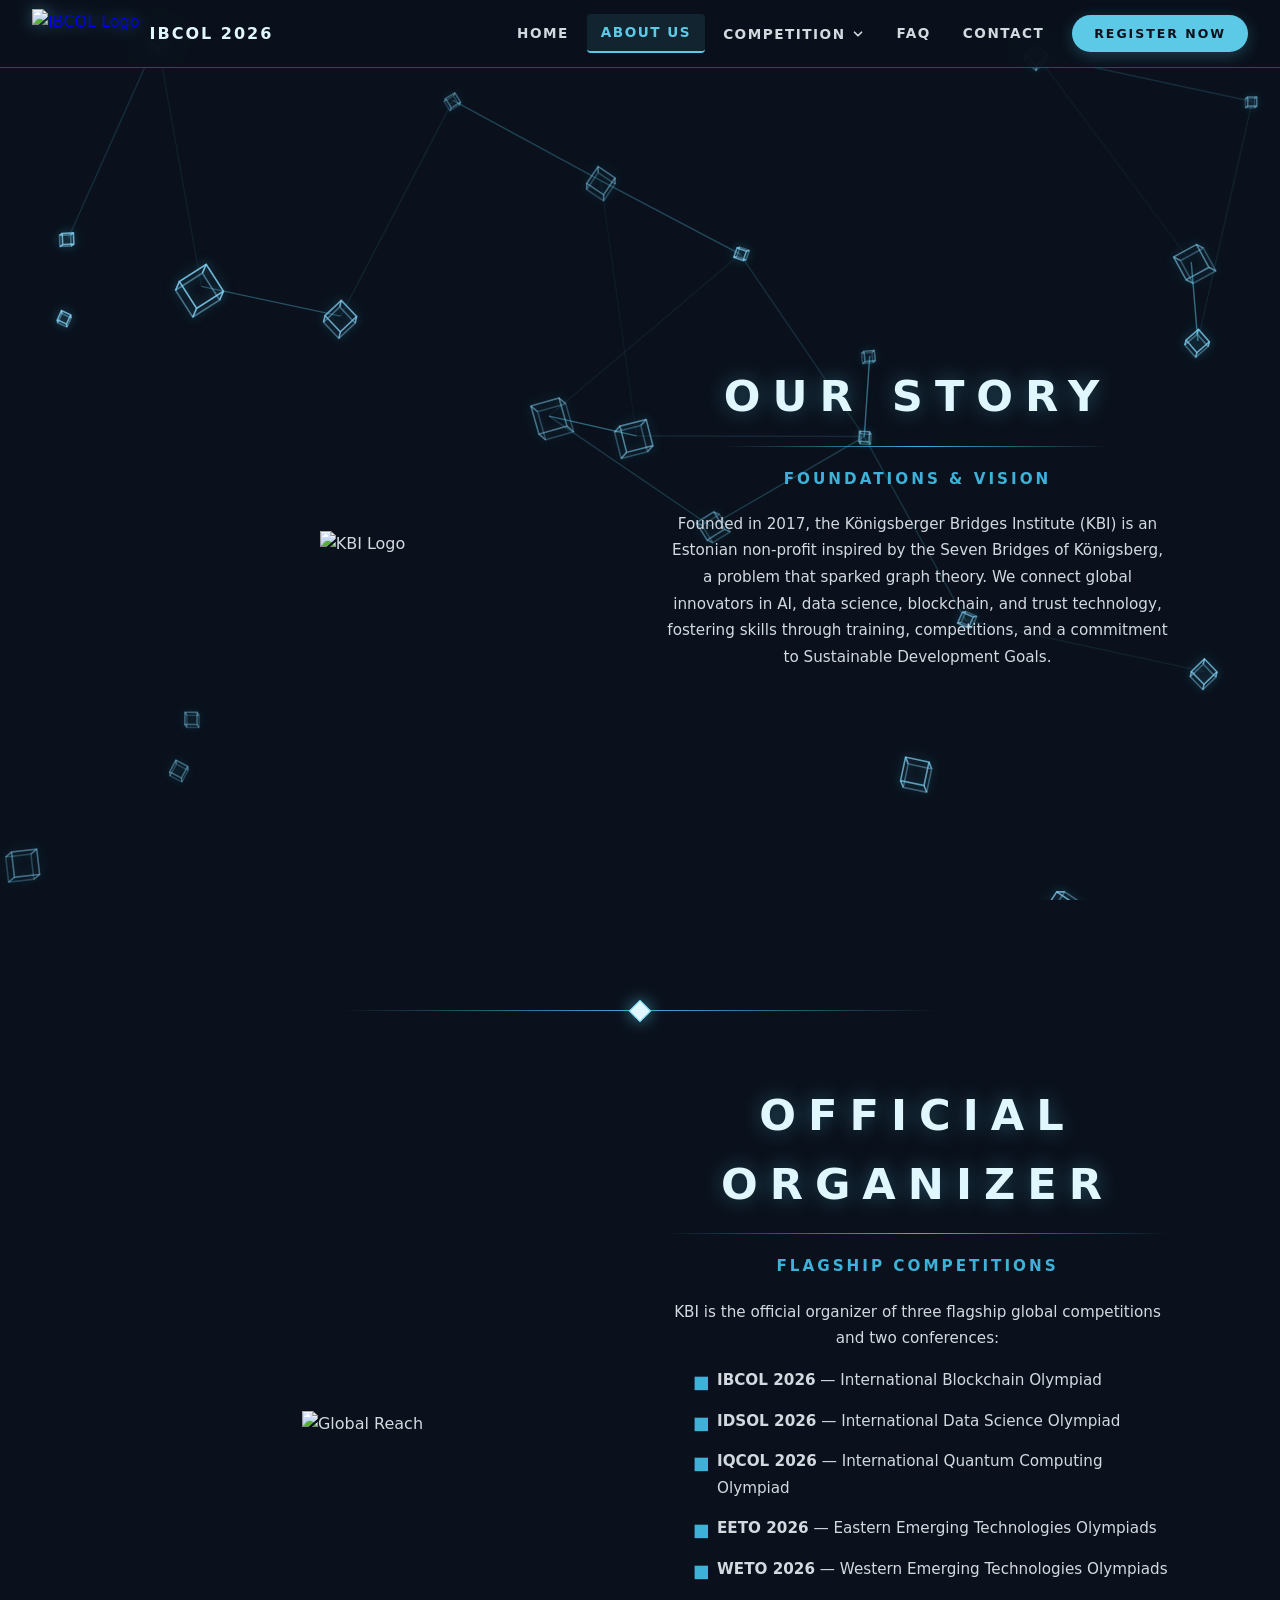
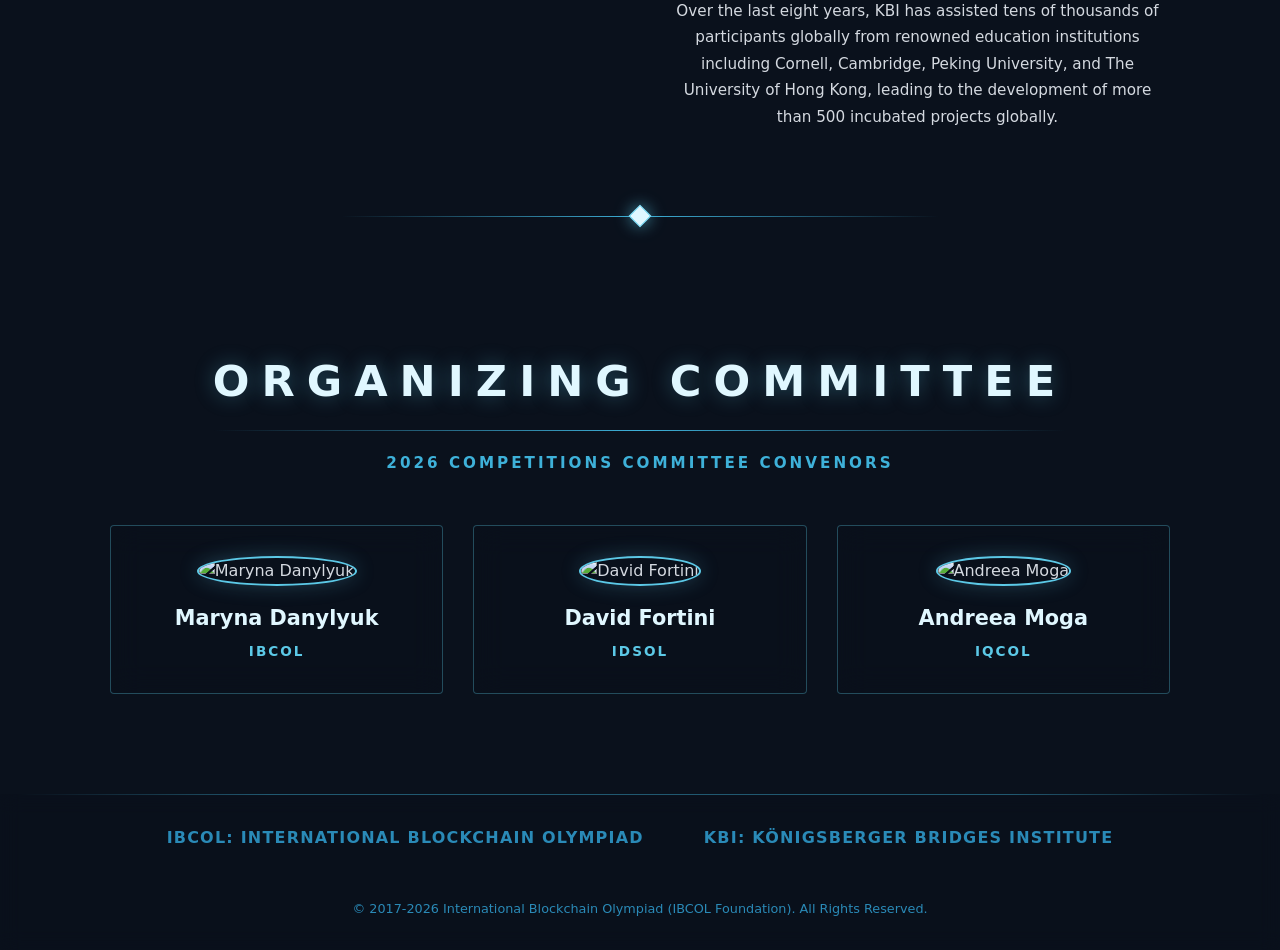
==== commit e30546e3: "Wording & Layout Change" ====
--- a/about.html
+++ b/about.html
@@ -31,6 +31,19 @@
             font-weight: 700;
         }
         .flex-half .section-subheading { text-align: left; }
+        .flex-half--headings-center { text-align: center; }
+        .flex-half--headings-center .section-subheading { text-align: center; }
+        .flex-half--headings-center .sub-text { text-align: center; }
+        .flex-half--headings-center .org-list {
+            list-style: none;
+            width: fit-content;
+            max-width: 100%;
+            margin: 0 auto;
+            padding-left: clamp(28px, 12%, 20px);
+            text-align: left;
+        }
+        .flex-half--headings-center .org-list li,
+        .flex-half--headings-center .org-list .sub-text { text-align: left; }
         section[style*="text-align:center"] .section-subheading { text-align: center; }
         .sub-text { font-size: 0.95rem; color: var(--slate-grey); line-height: 1.75; }
         .flex-grid { display: flex; gap: 50px; align-items: center; flex-wrap: wrap; margin-bottom: 70px; }
@@ -119,7 +132,7 @@
         <div class="flex-half" style="text-align:center; margin-bottom: -40px;">
             <img src="https://cdn.kb.institute/KBI-logo-light.png" class="side-logo" alt="KBI Logo" style="max-width: 400px; margin-bottom: -20px;">
         </div>
-        <div class="flex-half">
+        <div class="flex-half flex-half--headings-center">
             <h2>Our Story</h2>
             <p class="section-subheading">Foundations &amp; Vision</p>
             <p class="sub-text">
@@ -131,9 +144,9 @@
     <div class="divider reveal"></div>
 
     <section class="flex-grid reveal" style="flex-direction:row-reverse;">
-        <div class="flex-half">
+        <div class="flex-half flex-half--headings-center">
             <h2>Official Organizer</h2>
-            <p class="section-subheading" style="text-align: center;">Flagship Competitions</p>
+            <p class="section-subheading">Flagship Competitions</p>
             <p class="sub-text">KBI is the official organizer of three flagship global competitions and two conferences:</p>
             <ul class="org-list">                
                 <li class="sub-text"><strong>IBCOL 2026</strong> — International Blockchain Olympiad</li>
@@ -155,7 +168,7 @@
 
     <section style="text-align:center; padding-top:60px;" class="reveal">
         <h2>Organizing Committee</h2>
-        <p class="section-subheading">2026 Competitions Committee Chairs</p>
+        <p class="section-subheading">2026 Competitions Committee Convenors</p>
         <div class="committee-grid">
             <div class="member-card">
                 <img src="https://cdn.kb.institute/eto-2026/general/personnel/kbi-profile-marina-danylyuk.jpg" alt="Maryna Danylyuk">
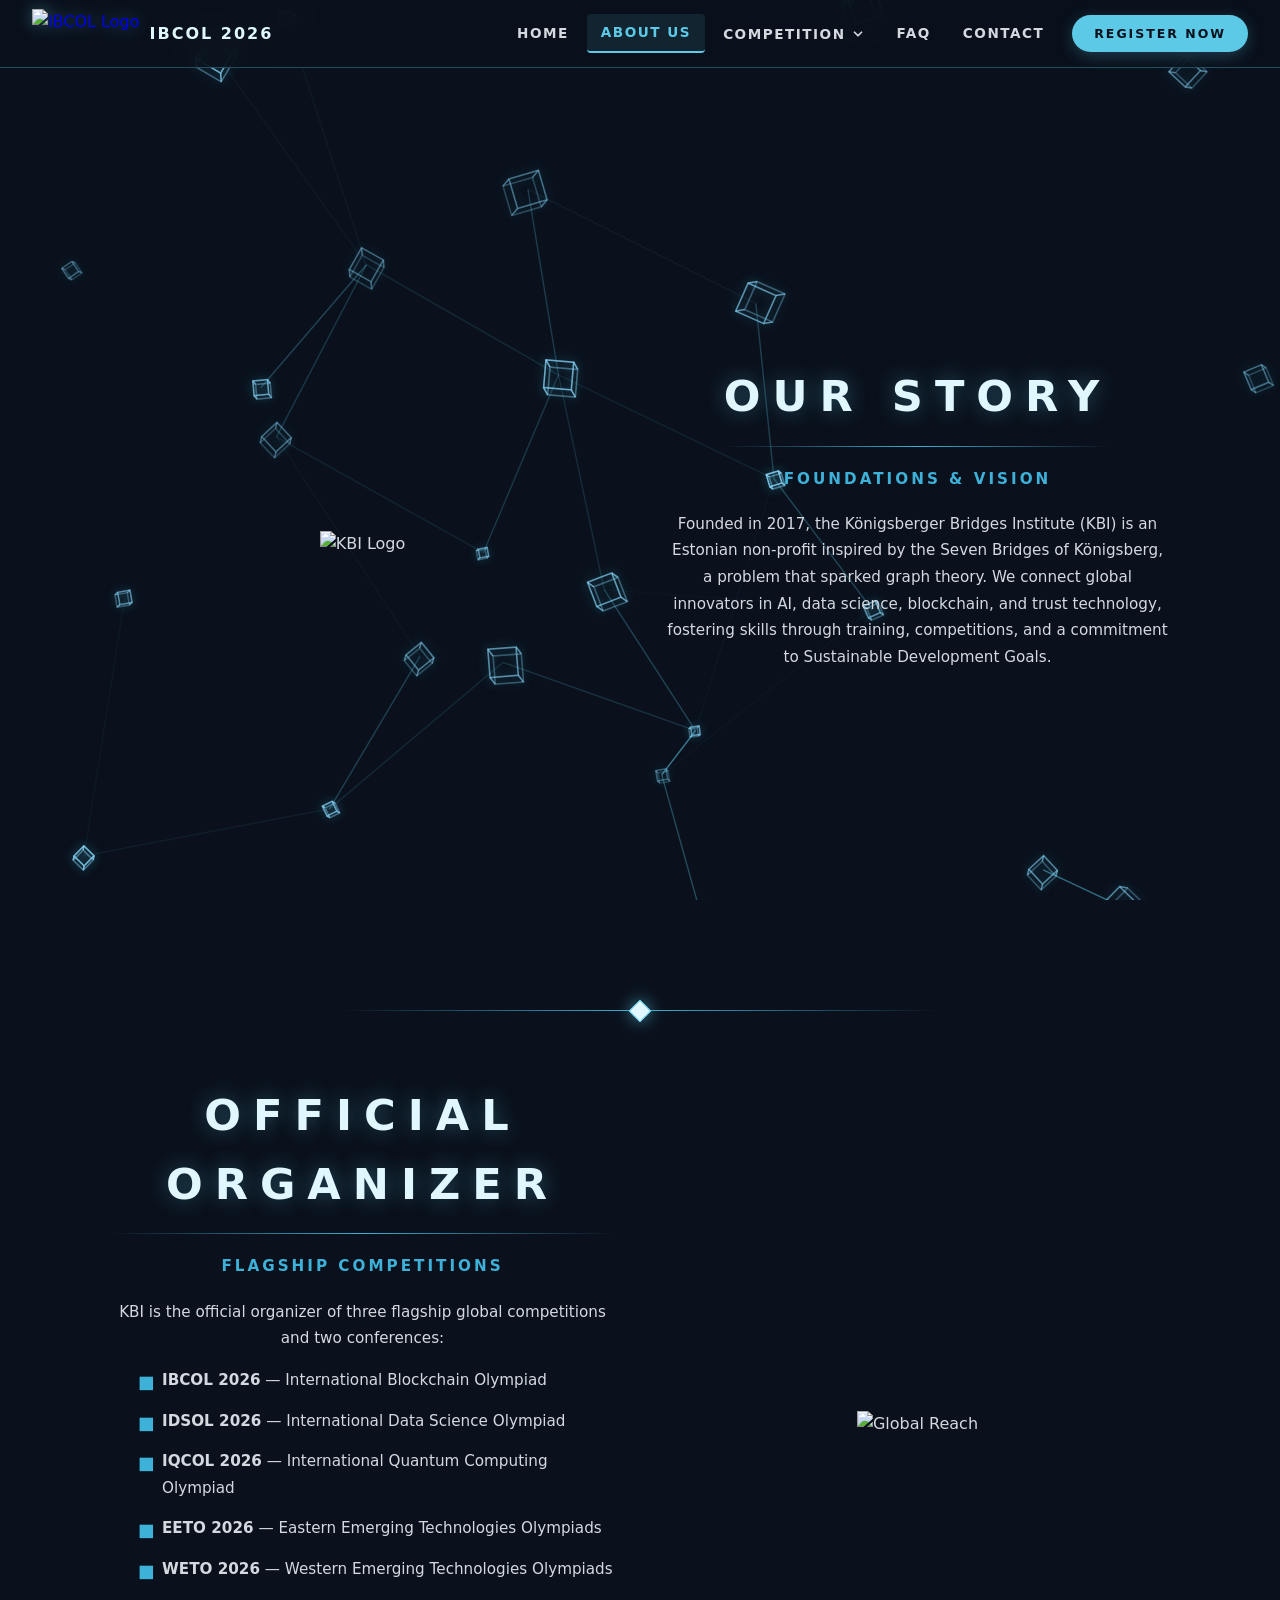
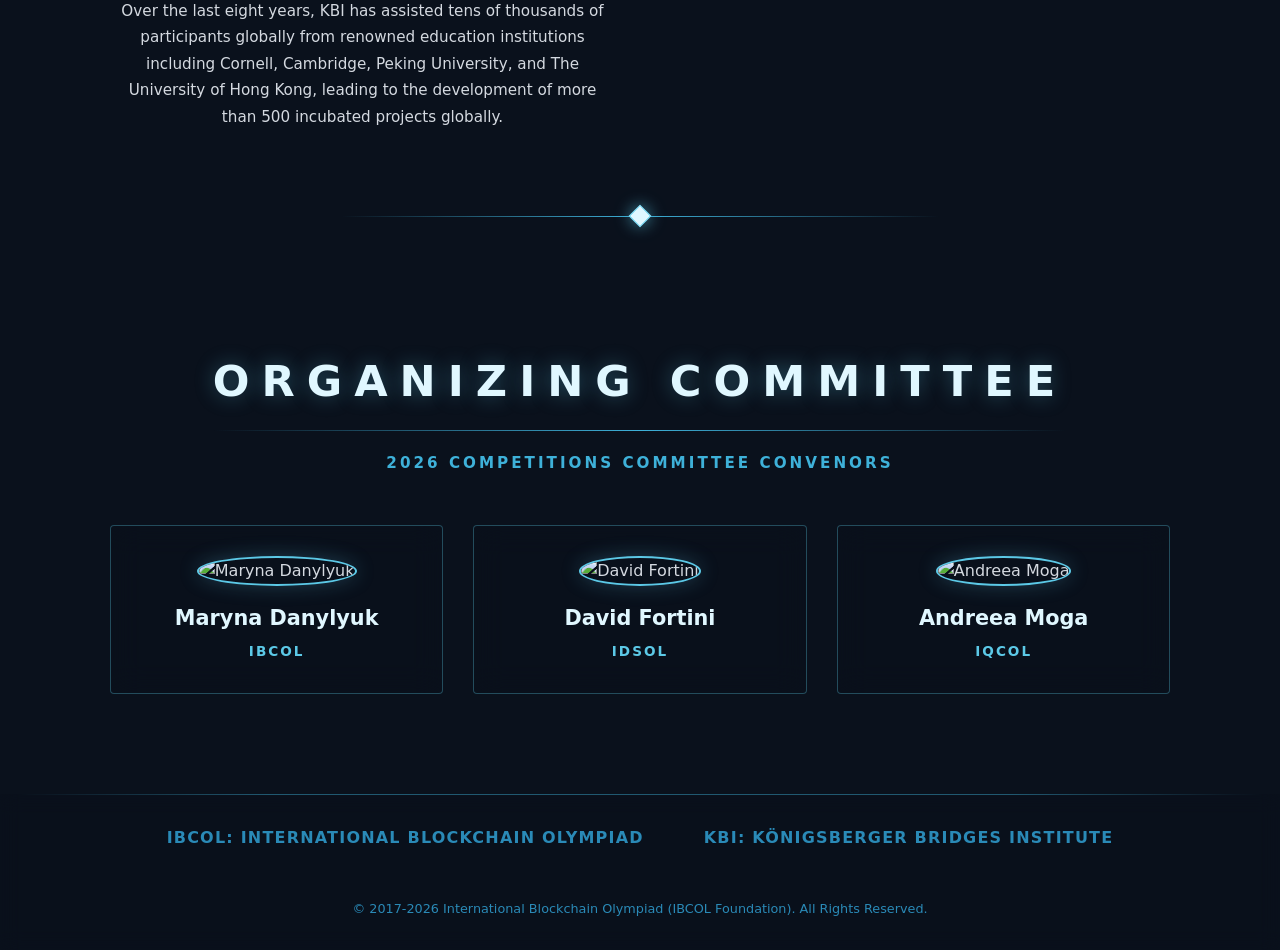
==== commit a53fc385: "Unified I2OL code" ====
--- a/about.html
+++ b/about.html
@@ -87,8 +87,7 @@
             .container > section.flex-grid:first-of-type .section-subheading {
                 text-align: center;
             }
-            /* Second section specific overrides for text-first layout */
-            section[style*="flex-direction:row-reverse"] {
+            .organizer-grid {
                 flex-direction: column !important;
             }
             .side-logo { max-width: 320px; }
@@ -143,7 +142,7 @@
 
     <div class="divider reveal"></div>
 
-    <section class="flex-grid reveal" style="flex-direction:row-reverse;">
+    <section class="flex-grid organizer-grid reveal">
         <div class="flex-half flex-half--headings-center">
             <h2>Official Organizer</h2>
             <p class="section-subheading">Flagship Competitions</p>
@@ -207,33 +206,7 @@
 document.querySelectorAll('.reveal').forEach(el => revealObserver.observe(el));
 </script>
 
-<footer>
-    <div class="footer-divider"></div>
-    <div class="footer-inner">
-        <div class="footer-cols">
-            <div class="footer-col">
-                <h4>IBCOL: International Blockchain Olympiad</h4>
-                <div class="footer-icons">
-                    <a href="https://2026.ibcol.org/ibcol" target="_blank" rel="noopener"><i data-lucide="globe"></i></a>
-                    <a href="https://ee.linkedin.com/company/ibcol-org" target="_blank" rel="noopener"><i data-lucide="linkedin"></i></a>
-                    <a href="https://www.instagram.com/ibcol_org/" target="_blank" rel="noopener"><i data-lucide="instagram"></i></a>
-                </div>
-            </div>
-            <div class="footer-col">
-                <h4>KBI: Königsberger Bridges Institute</h4>
-                <div class="footer-icons">
-                    <a href="https://www.kb.institute/" target="_blank" rel="noopener"><i data-lucide="globe"></i></a>
-                    <a href="https://www.linkedin.com/company/kbi-eu/" target="_blank" rel="noopener"><i data-lucide="linkedin"></i></a>
-                    <a href="https://www.instagram.com/kbi.eu/" target="_blank" rel="noopener"><i data-lucide="instagram"></i></a>
-                </div>
-            </div>
-        </div>
-        <p class="footer-copy">© 2017-2026 International Blockchain Olympiad (IBCOL Foundation). All Rights Reserved.</p>
-    </div>
-</footer>
-<script src="js/bg-canvas.js"></script>
 <script src="js/nav.js"></script>
-<script src="js/registration-fee.js"></script>
-<script>lucide.createIcons();</script>
+<script src="js/shared.js"></script>
 </body>
 </html>
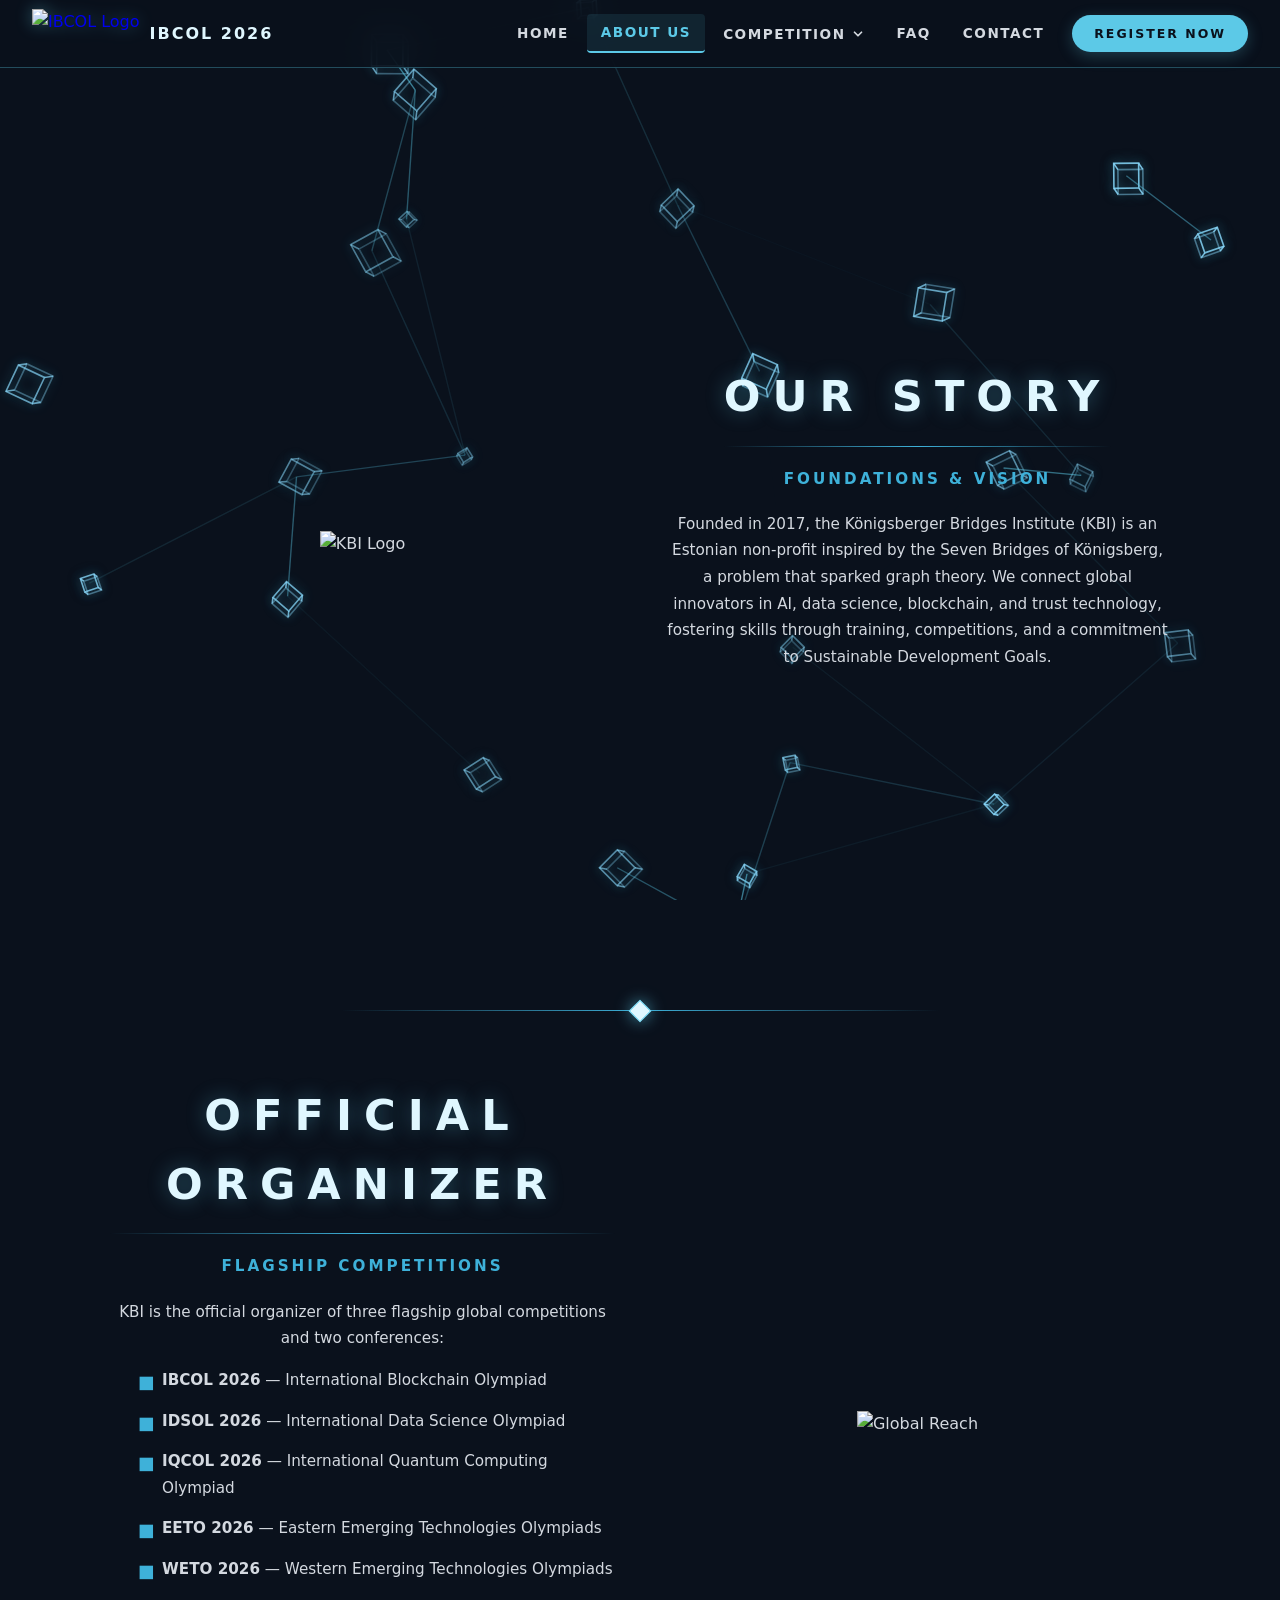
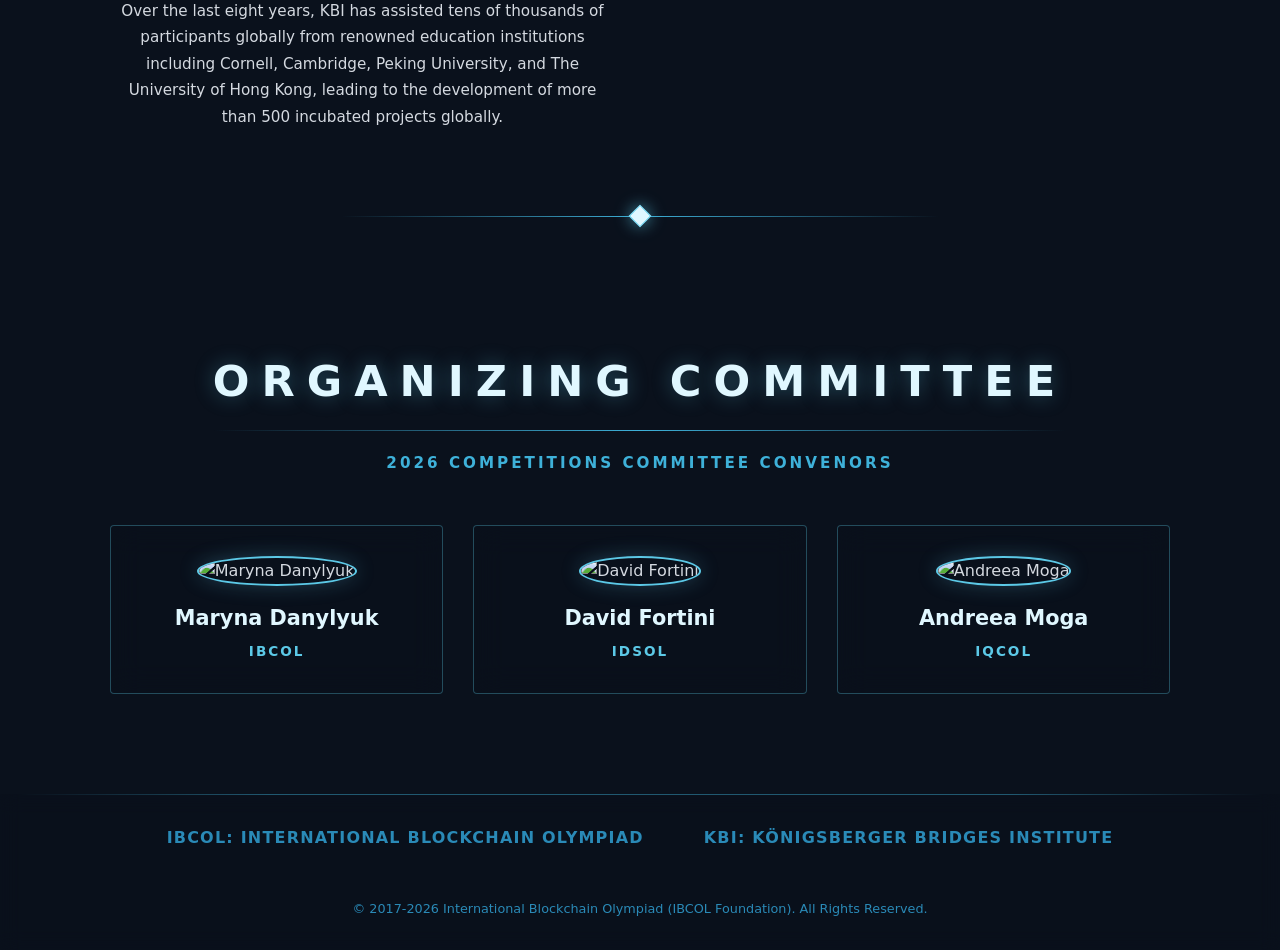
==== commit 29ebd38f: "Added favicon" ====
--- a/about.html
+++ b/about.html
@@ -3,6 +3,7 @@
 <head>
     <meta charset="UTF-8">
     <meta name="viewport" content="width=device-width, initial-scale=1.0">
+    <link rel="icon" type="image/png" href="https://cdn.kb.institute/eto-2026/IBCOL/Logo/Square_Dark_Background_2026_500.png">
     <title>About Us | IBCOL 2026</title>
     <script src="https://unpkg.com/lucide@0.469.0/dist/umd/lucide.min.js"></script>
     <link rel="stylesheet" href="css/shared.css">
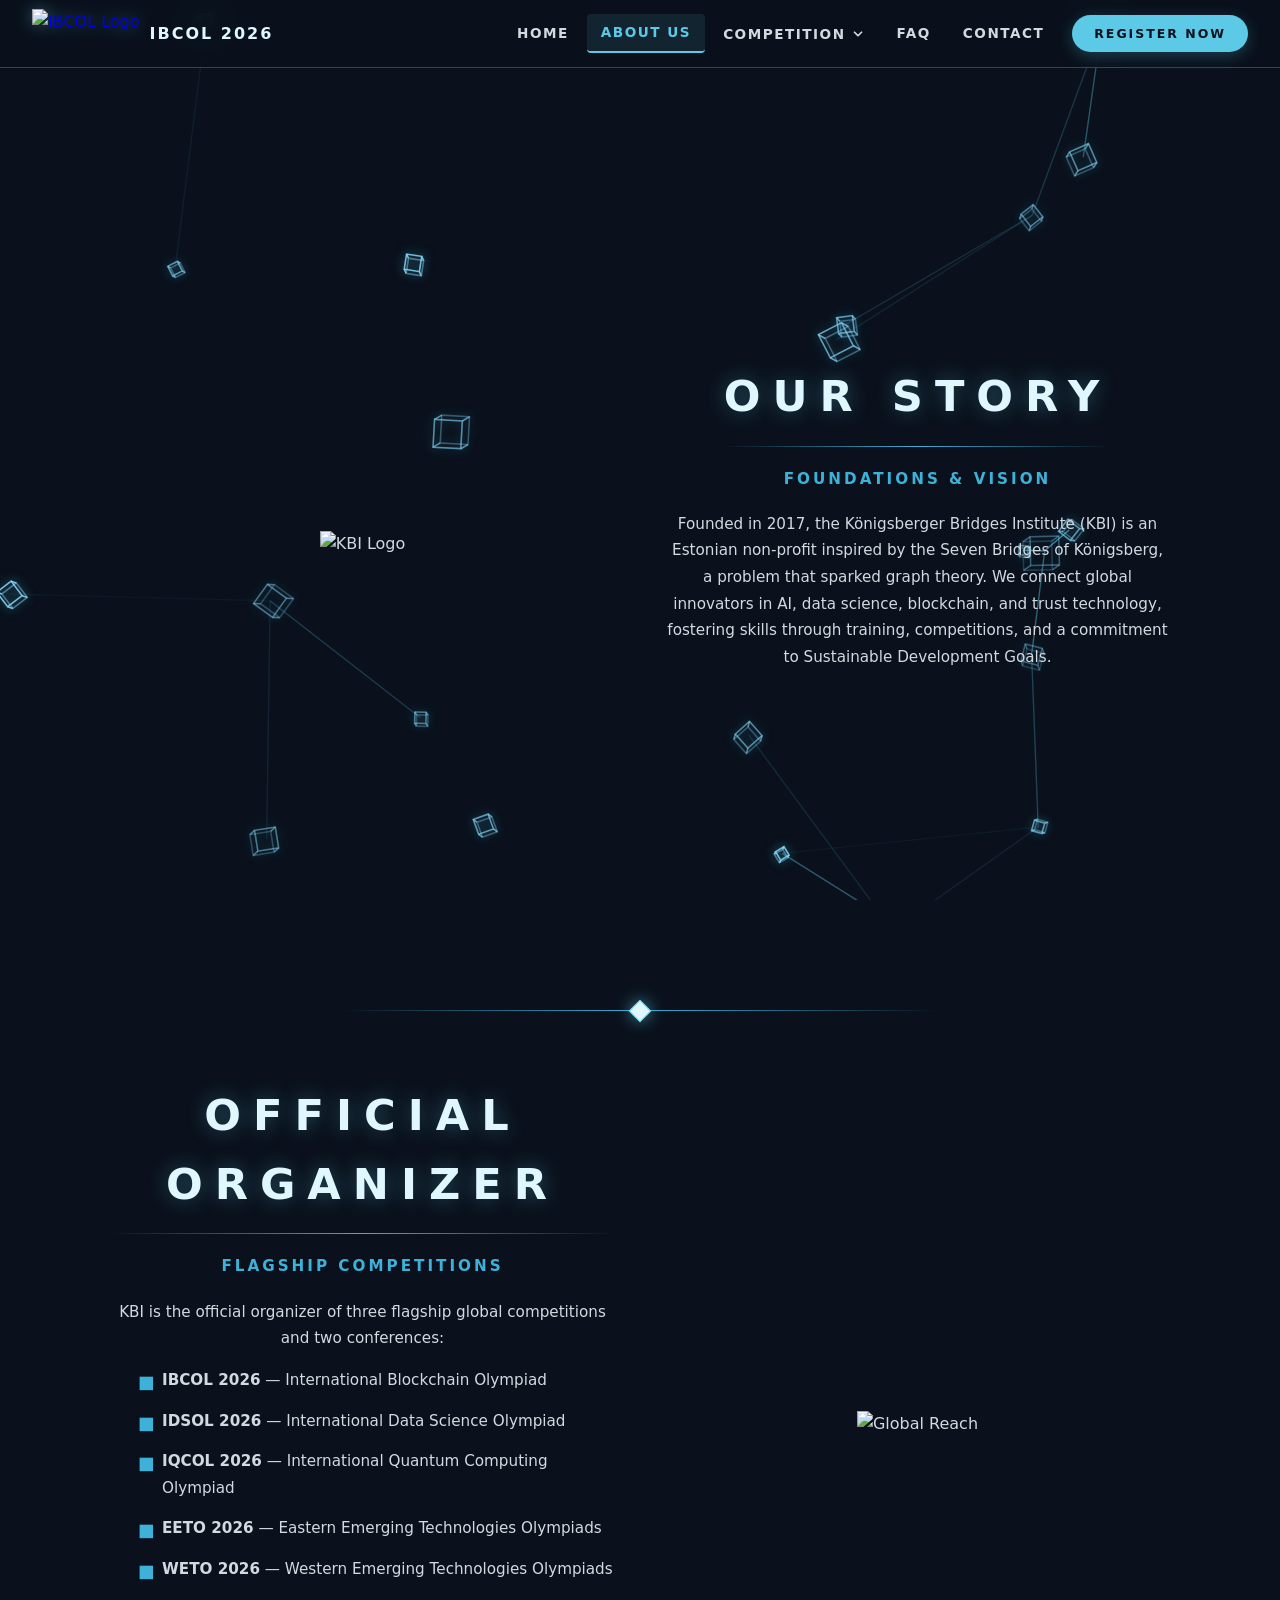
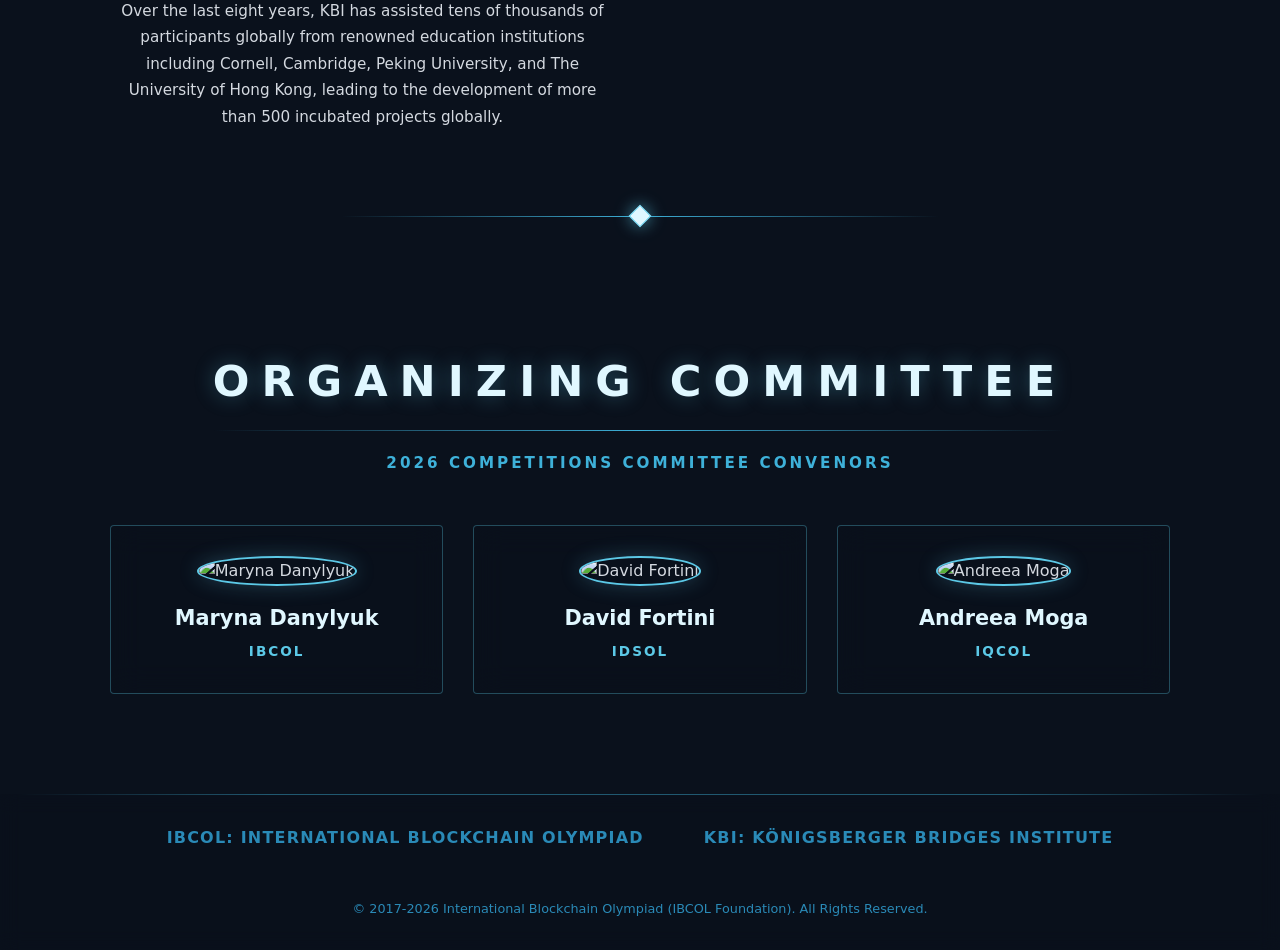
==== commit 8e718da0: "Add robots/googlebot noindex,nofollow meta tags (UAT: prevent crawling) (1/3)" ====
--- a/about.html
+++ b/about.html
@@ -2,6 +2,8 @@
 <html lang="en">
 <head>
     <meta charset="UTF-8">
+    <meta name="robots" content="noindex,nofollow">
+    <meta name="googlebot" content="noindex,nofollow">
     <meta name="viewport" content="width=device-width, initial-scale=1.0">
     <link rel="icon" type="image/png" href="https://cdn.kb.institute/eto-2026/IBCOL/Logo/Square_Dark_Background_2026_500.png">
     <title>About Us | IBCOL 2026</title>
